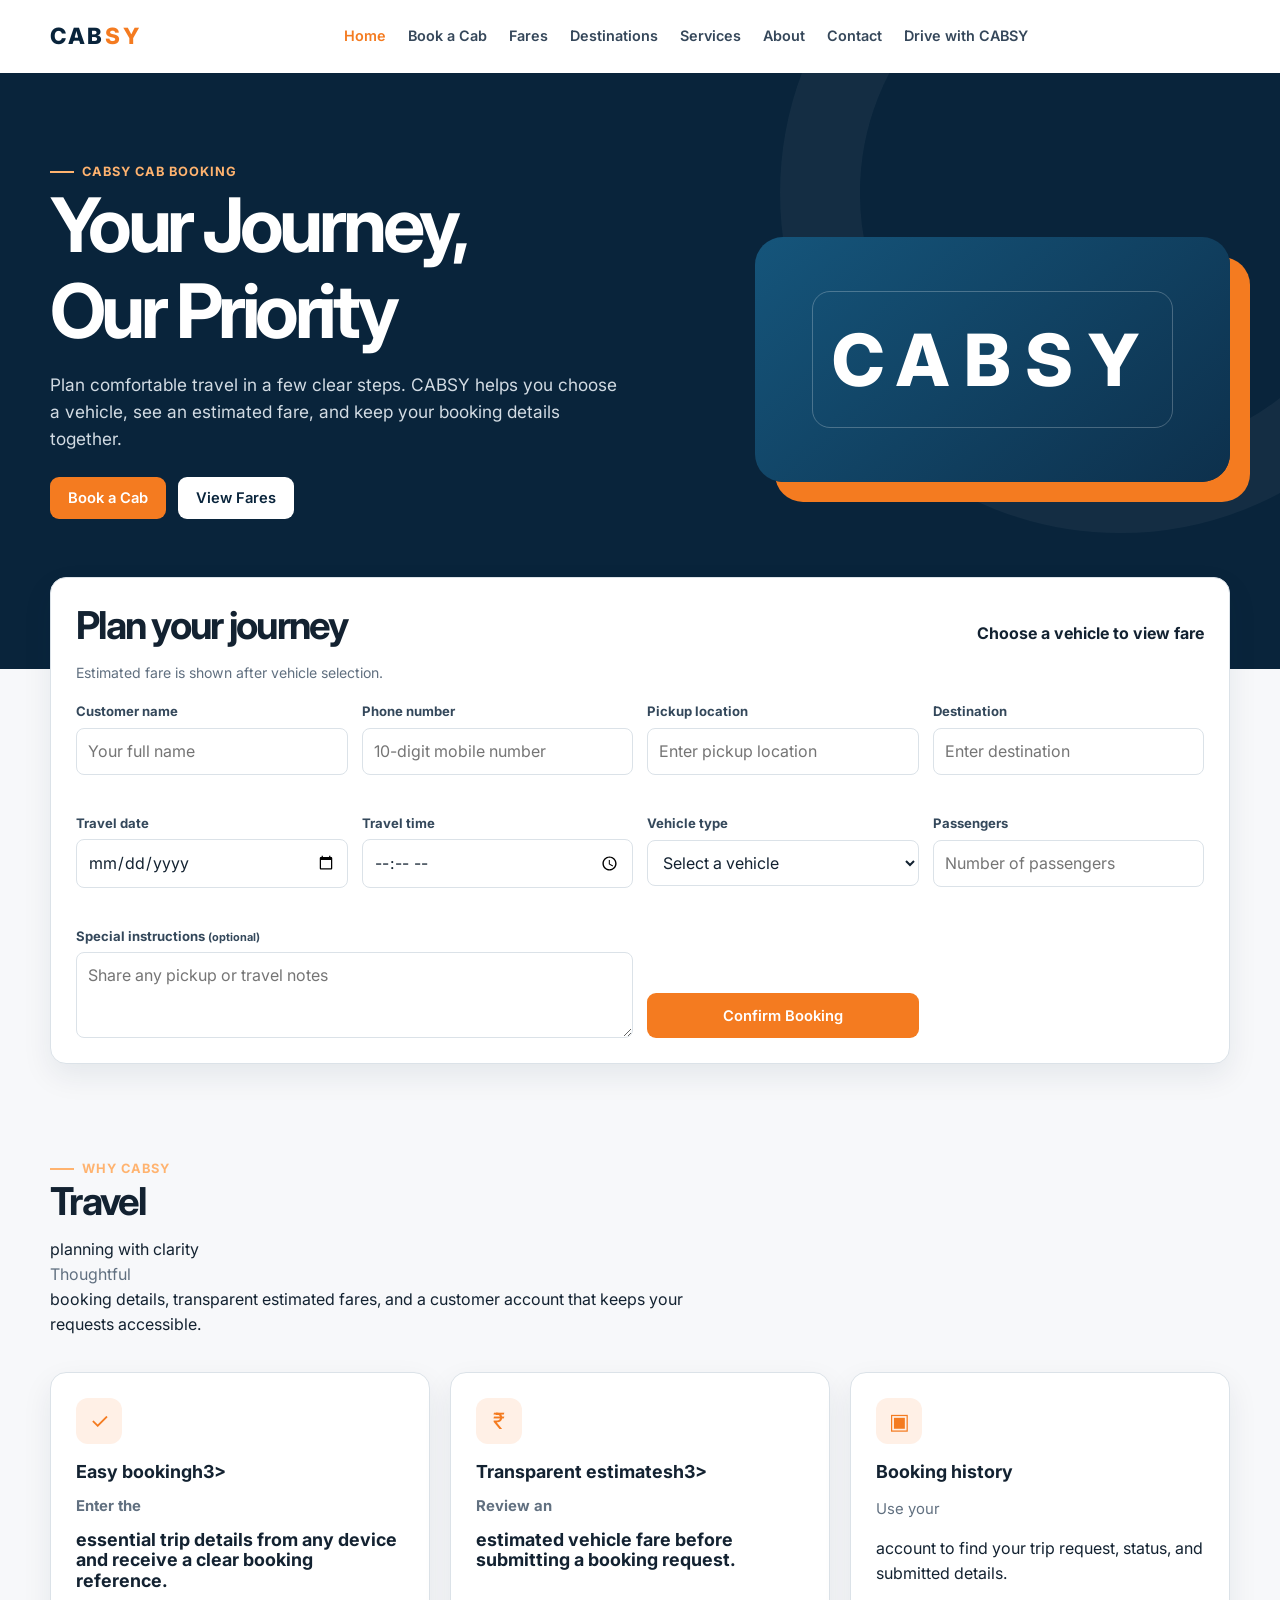
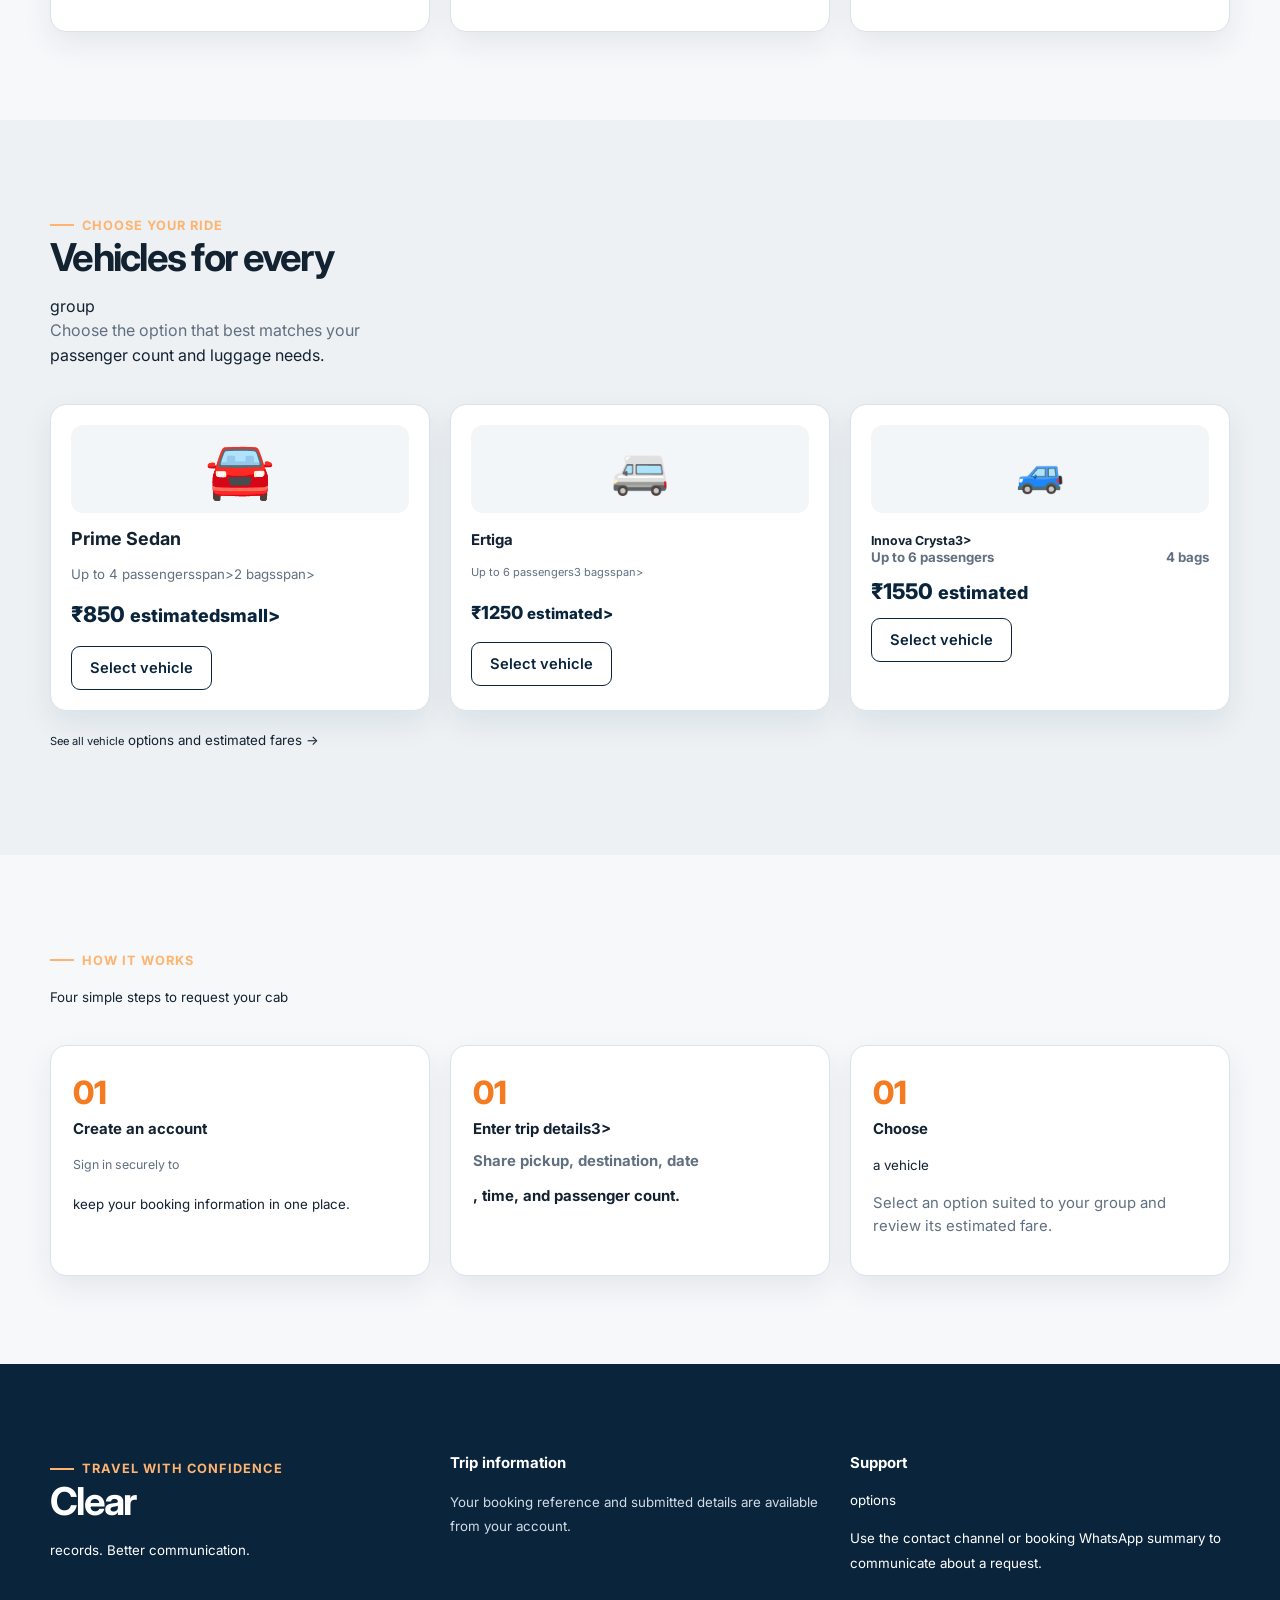
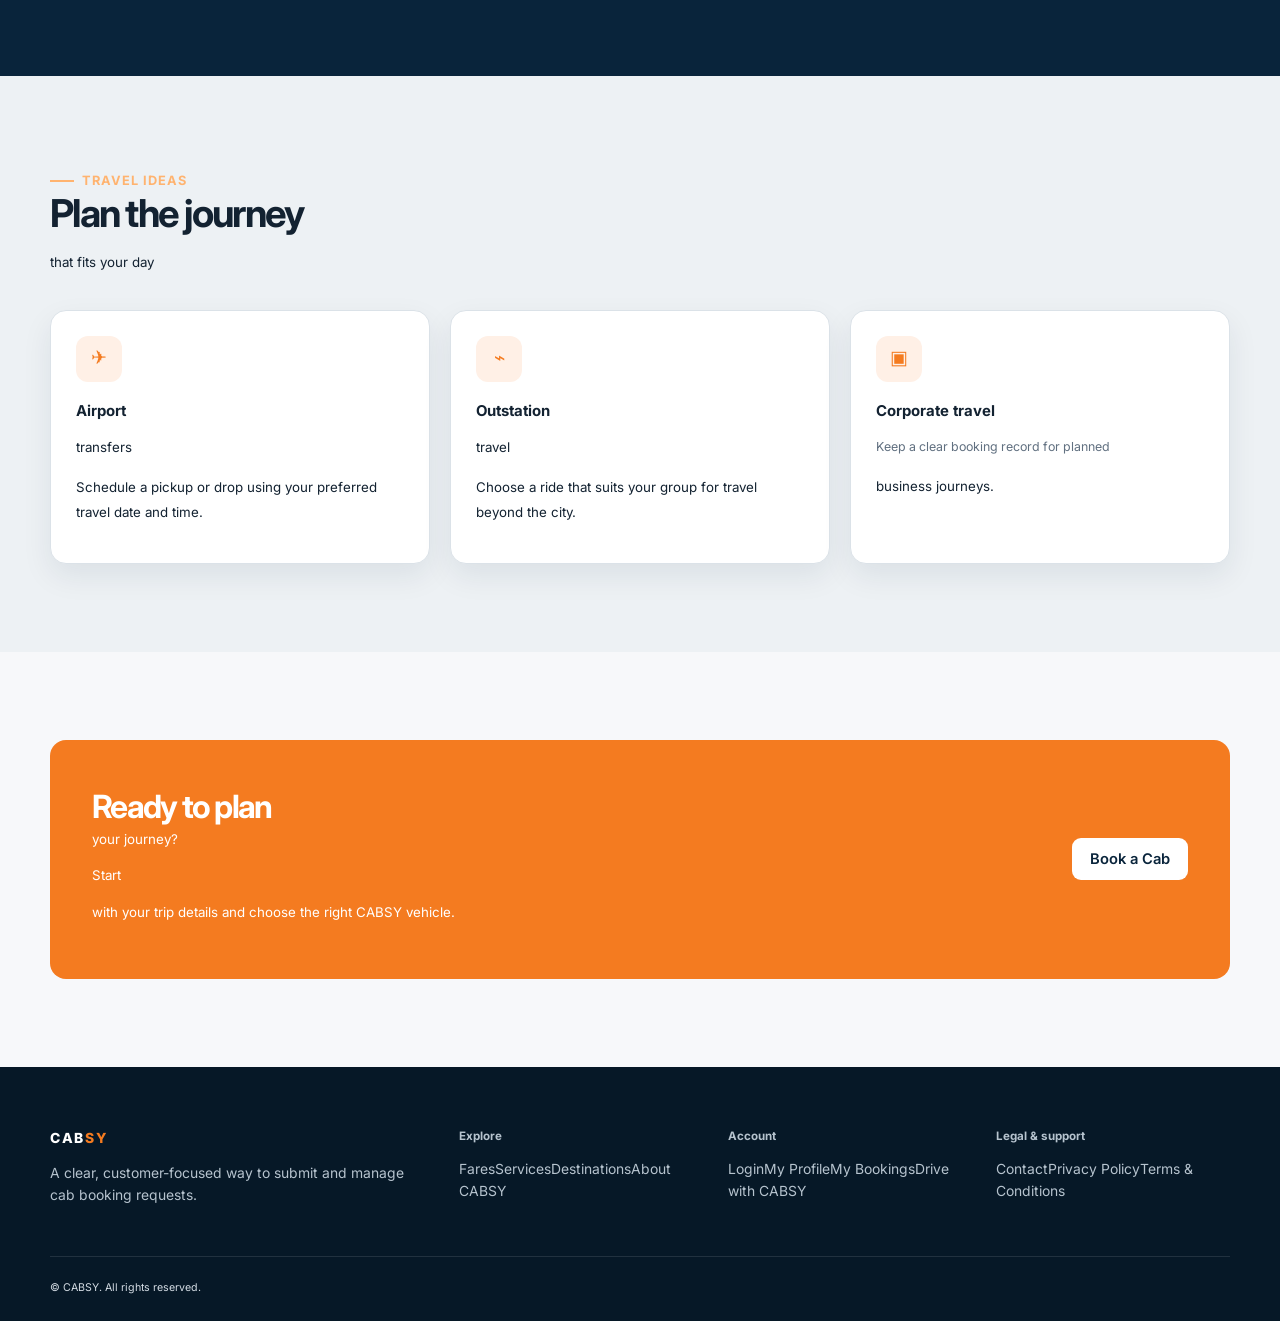
==== index.html @ bde8b739 "Add CABSY booking platform" ====
<!doctype html><html lang="en"><head><meta charset="utf-8"><meta name="viewport" content="width=device-width,initial-scale=1"><title>CABSY | Reliable Cab Booking</title><meta name="description" content="Book a CABSY cab with transparent estimated fares, comfortable vehicle options, and a clear booking experience."><meta property="og:title" content="CABSY | Your Journey, Our Priority"><meta property="og:description" content="Reliable cab booking with clear trip details and estimated fares."><link rel="stylesheet" href="css/style.css"><link rel="canonical" href="YOUR_SITE_URL/index.html"></head><body><a class="skip-link" href="#main">Skip to content</a><header class="site-header"><nav class="nav container" aria-label="Main navigation"><a class="logo" href="index.html" aria-label="CABSY home">CAB<span>SY</span></a><button class="menu-toggle" aria-label="Toggle navigation menu" aria-expanded="false">☰</button><div class="nav-links"><a class="active" href="index.html">Home</a><a href="#book">Book a Cab</a><a href="fares.html">Fares</a><a href="destinations.html">Destinations</a><a href="services.html">Services</a><a href="about.html">About</a><a href="contact.html">Contact</a><a href="driver-registration.html">Drive with CABSY</a></div><div class="nav-actions" data-auth-slot></div></nav></header><main id="main"><section class="hero"><div class="container hero-grid"><div><span class="eyebrow">CABSY cab booking</span><h1>Your Journey,<br>Our Priority</h1><p>Plan comfortable travel in a few clear steps. CABSY helps you choose a vehicle, see an estimated fare, and keep your booking details together.</p><div class="hero-actions"><a class="button" href="#book">Book a Cab</a><a class="button button-light" href="fares.html">View Fares</a></div></div><div class="hero-visual" aria-hidden="true"><div class="car-art"></div></div></div></section><section class="booking-shell container" id="book" aria-labelledby="booking-title"><form class="booking-card" id="booking-form" novalidate><div class="form-heading"><div><h2 id="booking-title">Plan your journey</h2><p>Estimated fare is shown after vehicle selection.</p></div><strong data-fare-preview>Choose a vehicle to view fare</strong></div><div class="booking-grid"><div class="field"><label for="name">Customer name</label><input id="name" name="name" autocomplete="name" required placeholder="Your full name"><span class="field-error" data-error-for="name"></span></div><div class="field"><label for="phone">Phone number</label><input id="phone" name="phone" inputmode="tel" autocomplete="tel" required placeholder="10-digit mobile number"><span class="field-error" data-error-for="phone"></span></div><div class="field"><label for="pickup">Pickup location</label><input id="pickup" name="pickup" required placeholder="Enter pickup location"><span class="field-error" data-error-for="pickup"></span></div><div class="field"><label for="destination">Destination</label><input id="destination" name="destination" required placeholder="Enter destination"><span class="field-error" data-error-for="destination"></span></div><div class="field"><label for="travel_date">Travel date</label><input id="travel_date" name="travel_date" type="date" required><span class="field-error" data-error-for="travel_date"></span></div><div class="field"><label for="travel_time">Travel time</label><input id="travel_time" name="travel_time" type="time" required><span class="field-error" data-error-for="travel_time"></span></div><div class="field"><label for="vehicle">Vehicle type</label><select id="vehicle" name="vehicle" required><option value="">Select a vehicle</option><option value="sedan">Prime Sedan · 4 passengers</option><option value="ertiga">Ertiga · 6 passengers</option><option value="innova">Innova Crysta · 6 passengers</option><option value="urbania">Urbania · 16 passengers</option><option value="tempo">Tempo Traveller · 12 passengers</option></select><span class="field-error" data-error-for="vehicle"></span></div><div class="field"><label for="passenger_count">Passengers</label><input id="passenger_count" name="passenger_count" type="number" min="1" max="16" required placeholder="Number of passengers"><span class="field-error" data-error-for="passenger_count"></span></div><div class="field field-full"><label for="special_instructions">Special instructions <small>(optional)</small></label><textarea id="special_instructions" name="special_instructions" placeholder="Share any pickup or travel notes"></textarea></div><button class="button form-submit" type="submit">Confirm Booking</button></div></form></section><section class="section"><div class="container"><div class="section-head"><span class="eyebrow">Why CABSY</span><h2>Travel</h2> planning with clarity</h2><p>Thoughtful</p> booking details, transparent estimated fares, and a customer account that keeps your requests accessible.</p></div><div class="grid-3"><article class="card feature"><div class="feature-icon">✓</div><h3>Easy booking</</h3>h3><p>Enter the</p> essential trip details from any device and receive a clear booking reference.</p></article><article class="card feature"><div class="feature-icon">₹</div><h3>Transparent estimates</</h3>h3><p>Review an</p> estimated vehicle fare before submitting a booking request.</p></article><article class="card feature"><div class="feature-icon">▣</div><h3>Booking history</h3></h3><p>Use your</p> account to find your trip request, status, and submitted details.</p></article></div></div></section><section class="section section-alt"><div class="container"><div class="section-head"><span class="eyebrow">Choose your ride</span><h2>Vehicles for every</h2> group</h2><p>Choose the option that best matches your</p> passenger count and luggage needs.</p></div><div class="grid-3"><article class="card vehicle-card"><div class="vehicle-icon">🚘</div><h3>Prime Sedan</h3></h3><div class="vehicle-meta"><span>Up to 4 passengers</</span>span><span>2 bags</</span>span></div><div class="price">₹850 <small>estimated</</small>small></div><button class="button button-outline" data-vehicle-select="sedan">Select vehicle</button></article><article class="card vehicle-card"><div class="vehicle-icon">🚐</div><h3>Ertiga</h3><div class="vehicle-meta"><span>Up to</span> 6 passengers</span><span>3 bags</</span>span></div><div class="price">₹1250 <small>estimated</small</small>></div><button class="button button-outline" data-vehicle-select="ertiga">Select vehicle</button></article><article class="card vehicle-card"><div class="vehicle-icon">🚙</div><h3>Innova Crysta</h</h3>3><div class="vehicle-meta"><span>Up to 6 passengers</span><span>4 bags</span></div><div class="price">₹1550 <small>estimated</small></div><button class="button button-outline" data-vehicle-select="innova">Select vehicle</button></article></div><p><a href="fares.html">See all vehicle</span></span></small> options and estimated fares →</a></p></div></section><section class="section"><div class="container"><div class="section-head"><span class="eyebrow">How it works</span><h2></h2>Four simple steps to request your cab</h2></div><div class="grid-3"><article class="card step"><h3>Create an account</h3><p>Sign in securely to</p> keep your booking information in one place.</p></article><article class="card step"><h3>Enter trip details</h</h3>3><p>Share pickup, destination, date</p>, time, and passenger count.</p></article><article class="card step"><h3>Choose</h3> a vehicle</h3><p>Select an option suited to your group and review its estimated fare.</p></article></div></div></section><section class="section safety"><div class="container grid-3"><div><span class="eyebrow">Travel with confidence</span><h2>Clear</h2> records. Better communication.</h2></div><article><h3>Trip information</h3><p>Your booking</h3> reference and submitted details are available from your account.</p></article><article><h3>Support</h3> options</h3><p></p>Use the contact channel or booking WhatsApp summary to communicate about a request.</p></article></div></section><section class="section section-alt"><div class="container"><div class="section-head"><span class="eyebrow">Travel ideas</span><h2>Plan the journey</h2> that fits your day</h2></div><div class="grid-3"><article class="card feature"><div class="feature-icon">✈</div><h3>Airport</h3> transfers</h3><p></p>Schedule a pickup or drop using your preferred travel date and time.</p></article><article class="card feature"><div class="feature-icon">⌁</div><h3>Outstation</h3> travel</h3><p></p>Choose a ride that suits your group for travel beyond the city.</p></article><article class="card feature"><div class="feature-icon">▣</div><h3>Corporate travel</h3><p>Keep a clear booking record for planned</h3></p> business journeys.</p></article></div></div></section><section class="section"><div class="container"><div class="cta"><div><h2>Ready to plan</h2> your journey?</h2><p>Start</p> with your trip details and choose the right CABSY vehicle.</p></div><a class="button button-light" href="#book">Book a Cab</a></div></div></section></main><footer class="site-footer"><div class="container footer-grid"><div><a class="logo" href="index.html">CAB<span>SY</span></a><p>A clear, customer-focused way to</span> submit and manage cab booking requests.</p></div><div><p class="footer-title">Explore</p><div class="footer-links"><a href="fares.html">Fares</a><a href="services.html">Services</a><a href="destinations.html">Destinations</a><a href="about.html">About CABSY</a></div></div><div><p class="footer-title">Account</p><div class="footer-links"><a href="auth.html">Login</a><a href="profile.html">My Profile</a><a href="bookings.html">My Bookings</a><a href="driver-registration.html">Drive with CABSY</a></div></div><div><p class="footer-title">Legal & support</p><div class="footer-links"><a href="contact.html">Contact</a><a href="privacy.html">Privacy Policy</a><a href="terms.html">Terms & Conditions</a></div></div></div><div class="container copyright">© CABSY. All rights reserved.</div></footer><div class="toast-region" aria-live="polite"></div><div class="modal-backdrop" id="modal-backdrop" role="presentation"><section class="modal" role="dialog" aria-modal="true"></section></div><script type="module" src="js/script.js"></script><script type="module" src="js/booking.js"></script></body></html>
---- css/style.css ----
@import url('https://fonts.googleapis.com/css2?family=Inter:wght@400;500;600;700;800&display=swap');
:root{--navy:#09243b;--navy-2:#0d3554;--orange:#f47b20;--orange-dark:#ca5b0a;--paper:#f7f8fa;--white:#fff;--text:#132231;--muted:#617080;--border:#dbe2e8;--success:#18794e;--error:#bc2c2c;--warning:#a15b00;--shadow:0 12px 30px #09243b14;--radius:16px;--radius-sm:10px;--container:1180px}*{box-sizing:border-box}html{scroll-behavior:smooth}body{margin:0;background:var(--paper);color:var(--text);font:16px/1.55 Inter,Arial,sans-serif}body.menu-open{overflow:hidden}a{color:inherit;text-decoration:none}img{max-width:100%}.container{width:min(var(--container),calc(100% - 40px));margin:auto}.skip-link{position:absolute;left:-999px;z-index:999;padding:10px;background:#fff}.skip-link:focus{left:10px;top:10px}.site-header{position:sticky;top:0;z-index:100;background:#ffffffeb;border-bottom:1px solid transparent;backdrop-filter:blur(12px)}.site-header.scrolled{border-color:var(--border);box-shadow:0 5px 20px #09243b0a}.nav{min-height:72px;display:flex;align-items:center;justify-content:space-between;gap:20px}.logo{font-weight:800;font-size:1.4rem;letter-spacing:.12em;color:var(--navy)}.logo span{color:var(--orange)}.nav-links,.nav-actions{display:flex;align-items:center;gap:22px}.nav-links a{font-size:.9rem;font-weight:600;color:#35475a}.nav-links a:hover,.nav-links a.active{color:var(--orange)}.button{appearance:none;border:0;border-radius:9px;background:var(--orange);color:#fff;cursor:pointer;display:inline-flex;align-items:center;justify-content:center;gap:8px;font:600 .92rem Inter;padding:12px 18px;transition:.2s}.button:hover{background:var(--orange-dark);transform:translateY(-1px)}.button:disabled{opacity:.65;cursor:not-allowed;transform:none}.button-outline{background:transparent;color:var(--navy);border:1px solid var(--navy)}.button-outline:hover{background:var(--navy);color:#fff}.button-light{background:#fff;color:var(--navy)}.menu-toggle{display:none;background:transparent;border:0;color:var(--navy);font-size:1.5rem;cursor:pointer}.hero{background:var(--navy);color:#fff;padding:82px 0 150px;overflow:hidden;position:relative}.hero:after{content:'';position:absolute;width:520px;height:520px;border:80px solid #ffffff0b;border-radius:50%;right:-180px;top:-220px}.hero-grid{display:grid;grid-template-columns:1.1fr .9fr;gap:58px;align-items:center;position:relative;z-index:1}.eyebrow{display:inline-flex;gap:8px;align-items:center;color:#ffb36f;font-size:.8rem;font-weight:700;letter-spacing:.08em;text-transform:uppercase}.eyebrow:before{content:'';width:24px;height:2px;background:currentColor}h1,h2,h3{line-height:1.15;margin:0 0 14px}h1{font-size:clamp(2.5rem,6vw,4.7rem);letter-spacing:-.06em}h2{font-size:clamp(1.8rem,3vw,2.7rem);letter-spacing:-.045em}h3{font-size:1.12rem}.hero p{color:#d2dbe3;font-size:1.08rem;max-width:580px}.hero-actions{display:flex;gap:12px;flex-wrap:wrap;margin-top:25px}.hero-visual{min-height:290px;position:relative}.car-art{position:absolute;inset:45px 0 0 30px;border-radius:28px;background:linear-gradient(140deg,#15557b,#0d304c);box-shadow:20px 20px 0 #f47b20}.car-art:before{content:'CABSY';position:absolute;inset:22% 12%;display:grid;place-items:center;border:1px solid #ffffff3d;border-radius:18px;color:#fff;font-weight:800;font-size:clamp(2.5rem,6vw,4.5rem);letter-spacing:.2em}.booking-shell{margin:-92px auto 0;position:relative;z-index:2}.booking-card,.card{background:#fff;border:1px solid var(--border);box-shadow:var(--shadow);border-radius:var(--radius)}.booking-card{padding:25px}.form-heading{display:flex;justify-content:space-between;gap:16px;align-items:baseline;margin-bottom:18px}.form-heading p{margin:0;color:var(--muted);font-size:.88rem}.booking-grid{display:grid;grid-template-columns:repeat(4,1fr);gap:14px}.field{display:grid;gap:6px}.field label{font-size:.82rem;font-weight:700;color:#34485b}.field-full{grid-column:span 2}.field input,.field select,.field textarea{width:100%;min-height:45px;padding:10px 11px;border:1px solid var(--border);border-radius:8px;font:inherit;background:#fff;color:var(--text)}.field textarea{min-height:86px;resize:vertical}.field input:focus,.field select:focus,.field textarea:focus{outline:3px solid #f47b2030;border-color:var(--orange)}.input-error{border-color:var(--error)!important}.field-error{min-height:18px;font-size:.76rem;color:var(--error)}.form-submit{align-self:end;min-height:45px}.section{padding:88px 0}.section-alt{background:#edf1f4}.section-head{max-width:670px;margin-bottom:36px}.section-head p{color:var(--muted);margin:0}.grid-3{display:grid;grid-template-columns:repeat(3,1fr);gap:20px}.feature{padding:25px}.feature-icon{display:grid;place-items:center;width:46px;height:46px;background:#fff0e6;border-radius:12px;color:var(--orange);font-size:1.4rem;margin-bottom:18px}.feature p,.card p{color:var(--muted);font-size:.93rem}.vehicle-card{padding:20px;display:flex;flex-direction:column}.vehicle-icon{height:88px;display:grid;place-items:center;font-size:3.5rem;background:#f2f6f8;border-radius:12px;margin-bottom:16px}.vehicle-meta{display:flex;justify-content:space-between;gap:8px;color:var(--muted);font-size:.83rem}.price{font-size:1.35rem;font-weight:800;color:var(--navy);margin:14px 0}.vehicle-card .button{margin-top:auto}.steps{counter-reset:step}.step{padding:22px;position:relative}.step:before{counter-increment:step;content:'0' counter(step);font-size:2rem;font-weight:800;color:var(--orange)}.safety{background:var(--navy);color:#fff}.safety p{color:#d1dce5}.testimonial{padding:25px}.stars{color:var(--orange);letter-spacing:2px}.quote{font-size:1rem}.cta{background:var(--orange);color:#fff;border-radius:var(--radius);padding:42px;display:flex;align-items:center;justify-content:space-between;gap:20px}.cta h2{margin:0}.site-footer{background:#061827;color:#d4dce4;padding:58px 0 24px}.footer-grid{display:grid;grid-template-columns:1.6fr repeat(3,1fr);gap:35px}.site-footer .logo{color:#fff}.site-footer p,.site-footer a{font-size:.87rem;color:#b6c3ce}.site-footer a:hover{color:#ffab67}.footer-title{color:#fff;font-size:.88rem;font-weight:700;margin:0 0 13px}.footer-links{display:grid;gap:8px}.copyright{border-top:1px solid #ffffff1c;margin-top:36px;padding-top:20px;font-size:.8rem}.page-hero{background:var(--navy);color:#fff;padding:72px 0}.page-hero p{max-width:650px;color:#d1dce5;margin:0}.content-page{padding:65px 0}.content-page article{max-width:850px;background:#fff;padding:35px;border-radius:var(--radius);box-shadow:var(--shadow)}.content-page li{margin:7px 0}.status{display:inline-flex;border-radius:99px;padding:4px 9px;font-size:.76rem;font-weight:700}.status-pending{color:#9a5a00;background:#fff1d8}.status-confirmed{color:#075b85;background:#dcf3ff}.status-completed{color:#17653f;background:#e0f5e8}.status-cancelled{color:#a02828;background:#fee6e6}.toast-region{position:fixed;right:18px;bottom:18px;z-index:1000;display:grid;gap:10px}.toast{max-width:360px;background:#fff;border-left:4px solid var(--navy);padding:13px 15px;box-shadow:var(--shadow);border-radius:8px}.toast.success{border-color:var(--success)}.toast.error{border-color:var(--error)}.modal-backdrop{position:fixed;inset:0;background:#06182799;display:none;z-index:1000;padding:20px;place-items:center}.modal-backdrop.open{display:grid}.modal{max-width:520px;width:100%;background:#fff;border-radius:16px;padding:28px;box-shadow:var(--shadow)}.account-menu{position:relative}.account-menu summary{cursor:pointer;list-style:none;font-weight:600;font-size:.88rem}.account-menu summary::-webkit-details-marker{display:none}.account-menu nav{position:absolute;right:0;top:130%;width:180px;padding:8px;background:#fff;border:1px solid var(--border);border-radius:10px;box-shadow:var(--shadow);display:grid;gap:3px}.account-menu a,.account-menu button{padding:8px;text-align:left;border:0;background:transparent;cursor:pointer;font:inherit;font-size:.86rem}.account-menu a:hover,.account-menu button:hover{background:var(--paper)}
@media(max-width:850px){.menu-toggle{display:block}.nav-links,.nav-actions{display:none}.nav-links.open{display:flex;position:absolute;top:72px;left:0;right:0;padding:22px 20px;background:#fff;border-bottom:1px solid var(--border);flex-direction:column;align-items:stretch;gap:14px}.nav-actions.mobile-open{display:flex;position:absolute;top:286px;left:0;right:0;padding:0 20px 22px;background:#fff;flex-direction:column;align-items:stretch}.hero{padding:62px 0 130px}.hero-grid{grid-template-columns:1fr}.hero-visual{display:none}.booking-grid{grid-template-columns:repeat(2,1fr)}.field-full{grid-column:span 2}.footer-grid{grid-template-columns:repeat(2,1fr)}}
@media(max-width:540px){.container{width:min(100% - 28px,var(--container))}.hero{padding-top:50px}.booking-card{padding:18px}.booking-grid,.grid-3{grid-template-columns:1fr}.field-full{grid-column:span 1}.form-submit{width:100%}.section{padding:60px 0}.cta{padding:28px;display:block}.cta .button{margin-top:18px}.footer-grid{grid-template-columns:1fr 1fr;gap:24px}.footer-grid>div:first-child{grid-column:span 2}.page-hero{padding:55px 0}.content-page{padding:35px 0}.content-page article{padding:22px}}
@media(prefers-reduced-motion:reduce){*,*:before,*:after{scroll-behavior:auto!important;transition:none!important;animation:none!important}}
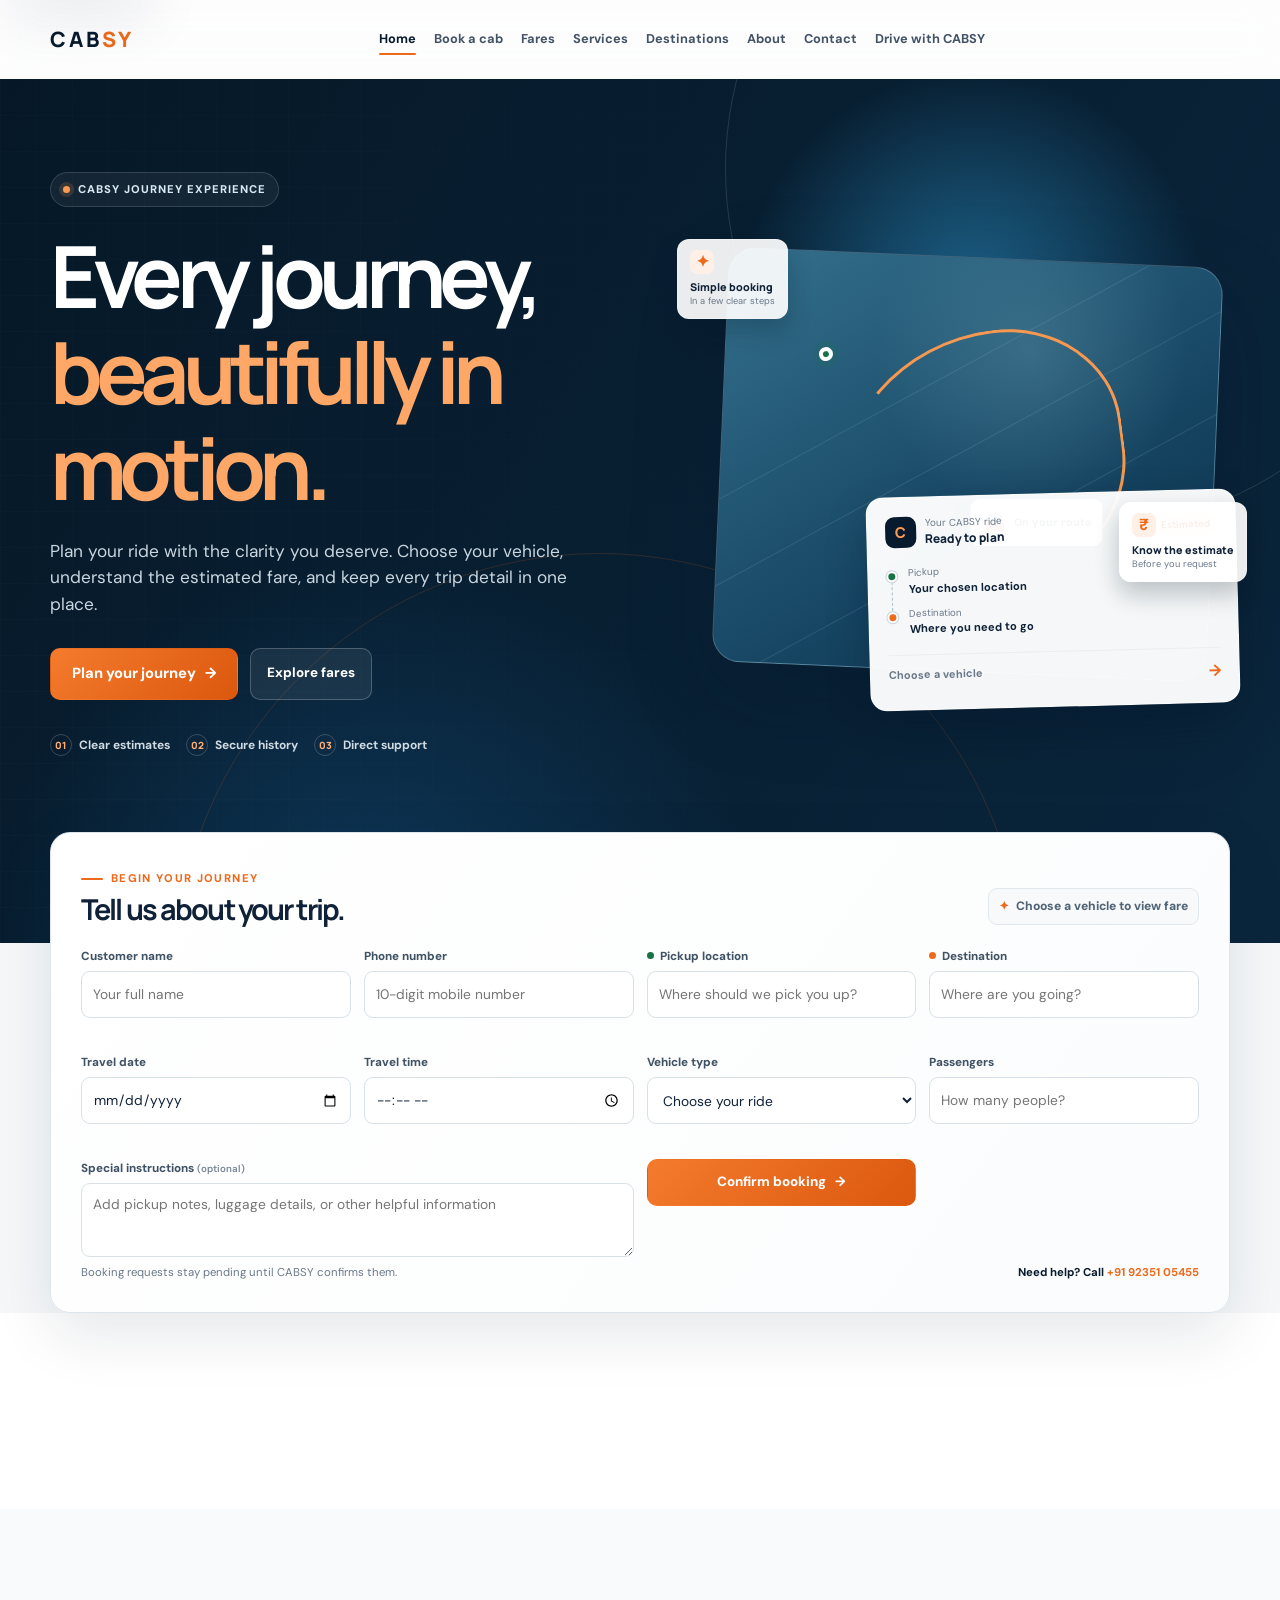
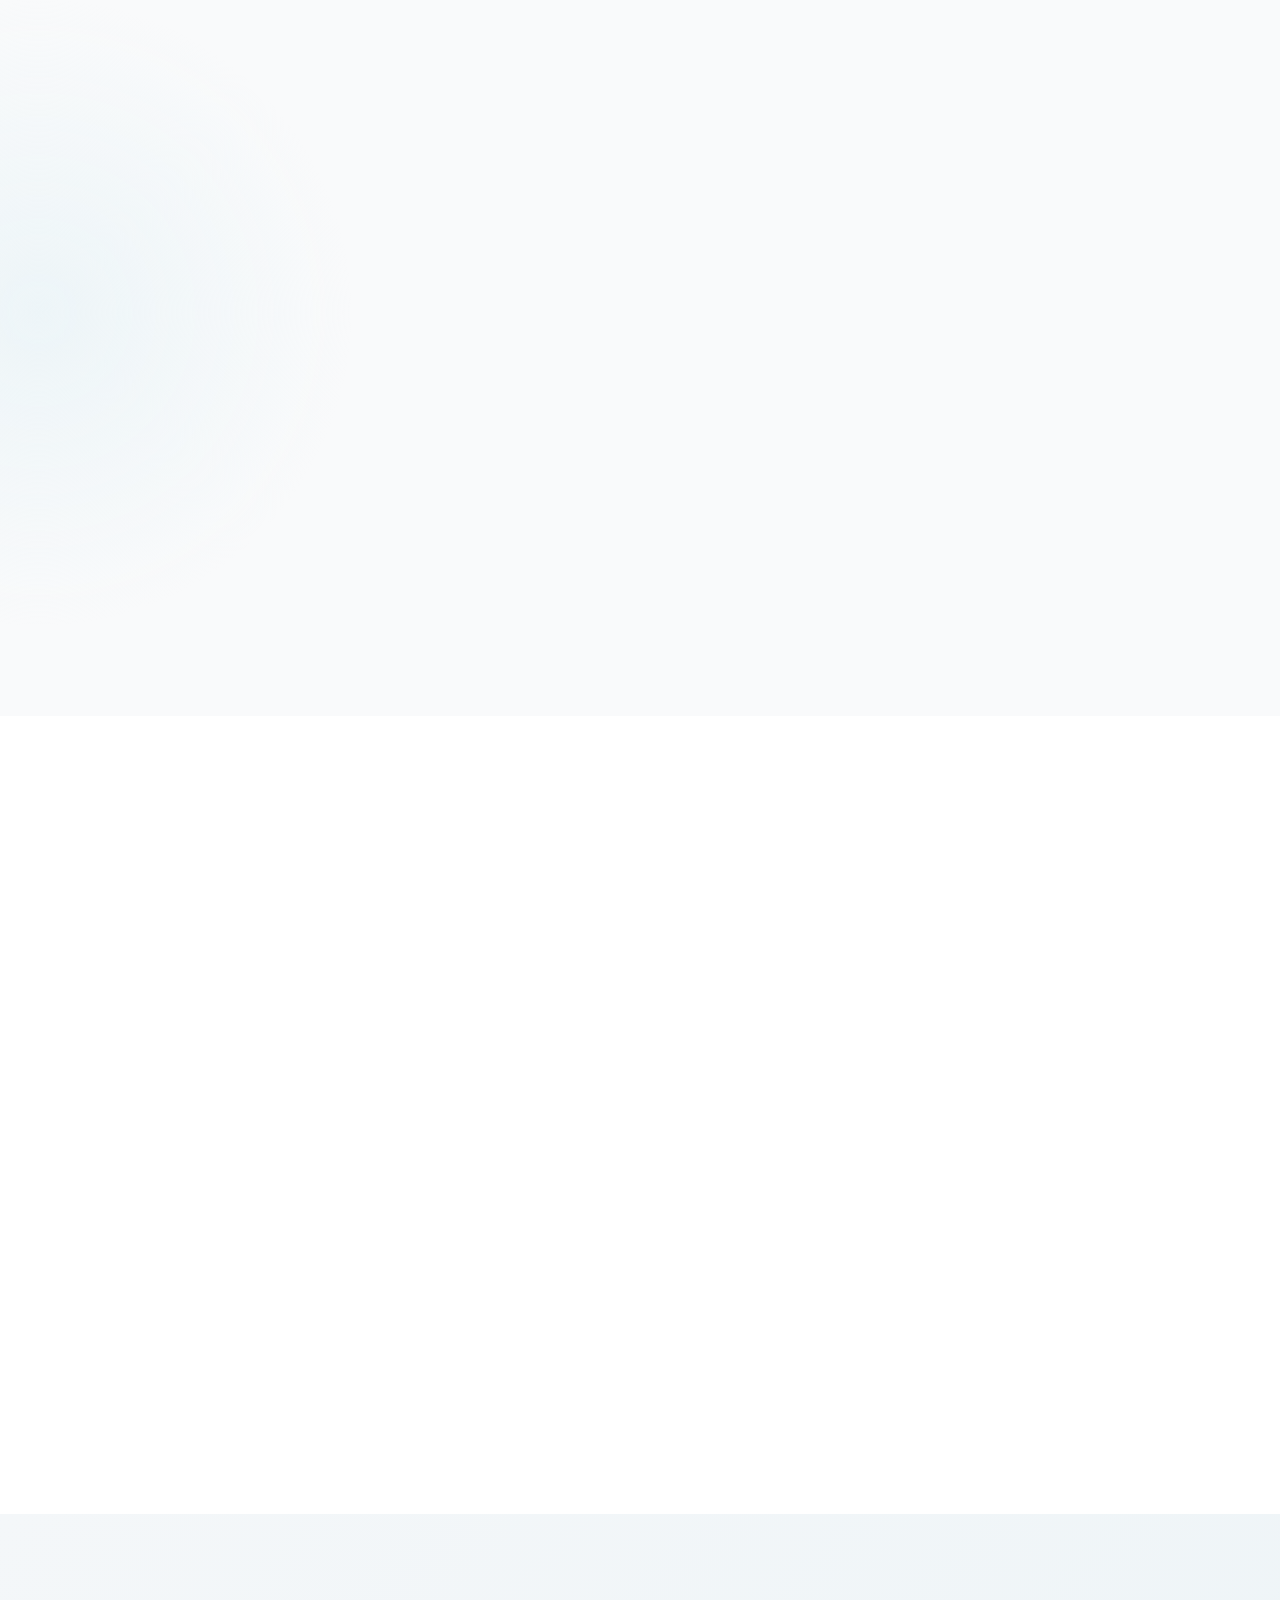
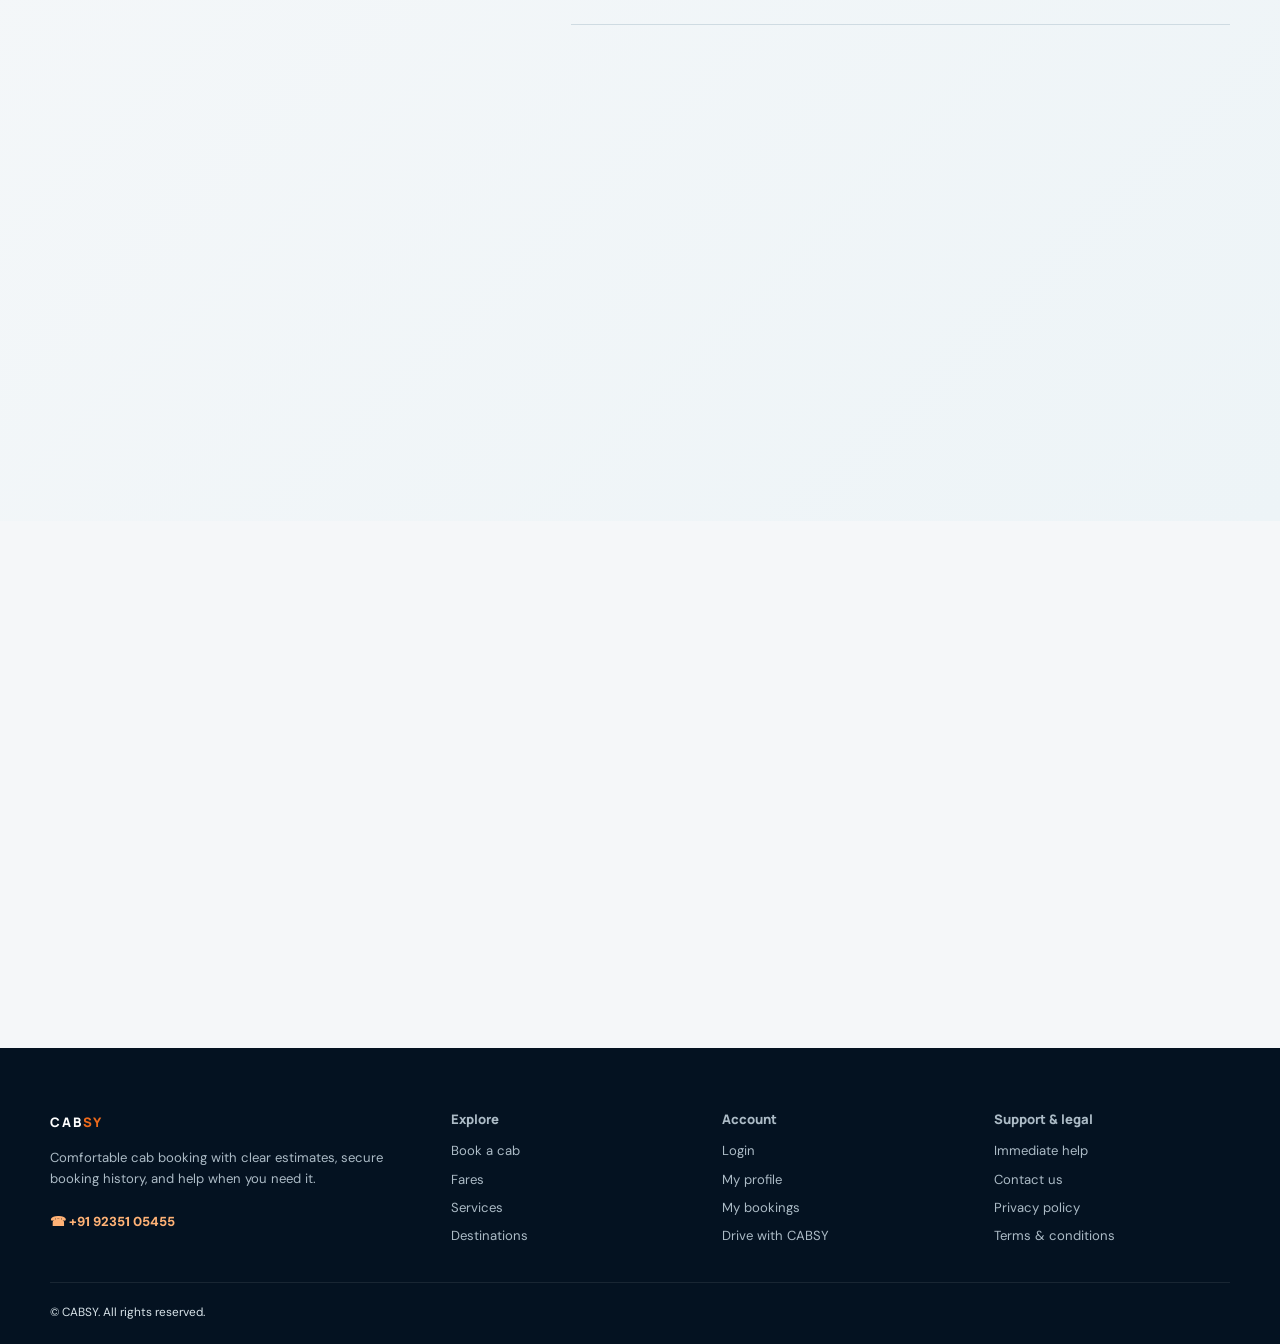
==== commit 676c402c: "Redesign CABSY landing page" ====
--- a/index.html
+++ b/index.html
@@ -1 +1,116 @@
-<!doctype html><html lang="en"><head><meta charset="utf-8"><meta name="viewport" content="width=device-width,initial-scale=1"><title>CABSY | Reliable Cab Booking</title><meta name="description" content="Book a CABSY cab with transparent estimated fares, comfortable vehicle options, and a clear booking experience."><meta property="og:title" content="CABSY | Your Journey, Our Priority"><meta property="og:description" content="Reliable cab booking with clear trip details and estimated fares."><link rel="stylesheet" href="css/style.css"><link rel="canonical" href="YOUR_SITE_URL/index.html"></head><body><a class="skip-link" href="#main">Skip to content</a><header class="site-header"><nav class="nav container" aria-label="Main navigation"><a class="logo" href="index.html" aria-label="CABSY home">CAB<span>SY</span></a><button class="menu-toggle" aria-label="Toggle navigation menu" aria-expanded="false">☰</button><div class="nav-links"><a class="active" href="index.html">Home</a><a href="#book">Book a Cab</a><a href="fares.html">Fares</a><a href="destinations.html">Destinations</a><a href="services.html">Services</a><a href="about.html">About</a><a href="contact.html">Contact</a><a href="driver-registration.html">Drive with CABSY</a></div><div class="nav-actions" data-auth-slot></div></nav></header><main id="main"><section class="hero"><div class="container hero-grid"><div><span class="eyebrow">CABSY cab booking</span><h1>Your Journey,<br>Our Priority</h1><p>Plan comfortable travel in a few clear steps. CABSY helps you choose a vehicle, see an estimated fare, and keep your booking details together.</p><div class="hero-actions"><a class="button" href="#book">Book a Cab</a><a class="button button-light" href="fares.html">View Fares</a></div></div><div class="hero-visual" aria-hidden="true"><div class="car-art"></div></div></div></section><section class="booking-shell container" id="book" aria-labelledby="booking-title"><form class="booking-card" id="booking-form" novalidate><div class="form-heading"><div><h2 id="booking-title">Plan your journey</h2><p>Estimated fare is shown after vehicle selection.</p></div><strong data-fare-preview>Choose a vehicle to view fare</strong></div><div class="booking-grid"><div class="field"><label for="name">Customer name</label><input id="name" name="name" autocomplete="name" required placeholder="Your full name"><span class="field-error" data-error-for="name"></span></div><div class="field"><label for="phone">Phone number</label><input id="phone" name="phone" inputmode="tel" autocomplete="tel" required placeholder="10-digit mobile number"><span class="field-error" data-error-for="phone"></span></div><div class="field"><label for="pickup">Pickup location</label><input id="pickup" name="pickup" required placeholder="Enter pickup location"><span class="field-error" data-error-for="pickup"></span></div><div class="field"><label for="destination">Destination</label><input id="destination" name="destination" required placeholder="Enter destination"><span class="field-error" data-error-for="destination"></span></div><div class="field"><label for="travel_date">Travel date</label><input id="travel_date" name="travel_date" type="date" required><span class="field-error" data-error-for="travel_date"></span></div><div class="field"><label for="travel_time">Travel time</label><input id="travel_time" name="travel_time" type="time" required><span class="field-error" data-error-for="travel_time"></span></div><div class="field"><label for="vehicle">Vehicle type</label><select id="vehicle" name="vehicle" required><option value="">Select a vehicle</option><option value="sedan">Prime Sedan · 4 passengers</option><option value="ertiga">Ertiga · 6 passengers</option><option value="innova">Innova Crysta · 6 passengers</option><option value="urbania">Urbania · 16 passengers</option><option value="tempo">Tempo Traveller · 12 passengers</option></select><span class="field-error" data-error-for="vehicle"></span></div><div class="field"><label for="passenger_count">Passengers</label><input id="passenger_count" name="passenger_count" type="number" min="1" max="16" required placeholder="Number of passengers"><span class="field-error" data-error-for="passenger_count"></span></div><div class="field field-full"><label for="special_instructions">Special instructions <small>(optional)</small></label><textarea id="special_instructions" name="special_instructions" placeholder="Share any pickup or travel notes"></textarea></div><button class="button form-submit" type="submit">Confirm Booking</button></div></form></section><section class="section"><div class="container"><div class="section-head"><span class="eyebrow">Why CABSY</span><h2>Travel</h2> planning with clarity</h2><p>Thoughtful</p> booking details, transparent estimated fares, and a customer account that keeps your requests accessible.</p></div><div class="grid-3"><article class="card feature"><div class="feature-icon">✓</div><h3>Easy booking</</h3>h3><p>Enter the</p> essential trip details from any device and receive a clear booking reference.</p></article><article class="card feature"><div class="feature-icon">₹</div><h3>Transparent estimates</</h3>h3><p>Review an</p> estimated vehicle fare before submitting a booking request.</p></article><article class="card feature"><div class="feature-icon">▣</div><h3>Booking history</h3></h3><p>Use your</p> account to find your trip request, status, and submitted details.</p></article></div></div></section><section class="section section-alt"><div class="container"><div class="section-head"><span class="eyebrow">Choose your ride</span><h2>Vehicles for every</h2> group</h2><p>Choose the option that best matches your</p> passenger count and luggage needs.</p></div><div class="grid-3"><article class="card vehicle-card"><div class="vehicle-icon">🚘</div><h3>Prime Sedan</h3></h3><div class="vehicle-meta"><span>Up to 4 passengers</</span>span><span>2 bags</</span>span></div><div class="price">₹850 <small>estimated</</small>small></div><button class="button button-outline" data-vehicle-select="sedan">Select vehicle</button></article><article class="card vehicle-card"><div class="vehicle-icon">🚐</div><h3>Ertiga</h3><div class="vehicle-meta"><span>Up to</span> 6 passengers</span><span>3 bags</</span>span></div><div class="price">₹1250 <small>estimated</small</small>></div><button class="button button-outline" data-vehicle-select="ertiga">Select vehicle</button></article><article class="card vehicle-card"><div class="vehicle-icon">🚙</div><h3>Innova Crysta</h</h3>3><div class="vehicle-meta"><span>Up to 6 passengers</span><span>4 bags</span></div><div class="price">₹1550 <small>estimated</small></div><button class="button button-outline" data-vehicle-select="innova">Select vehicle</button></article></div><p><a href="fares.html">See all vehicle</span></span></small> options and estimated fares →</a></p></div></section><section class="section"><div class="container"><div class="section-head"><span class="eyebrow">How it works</span><h2></h2>Four simple steps to request your cab</h2></div><div class="grid-3"><article class="card step"><h3>Create an account</h3><p>Sign in securely to</p> keep your booking information in one place.</p></article><article class="card step"><h3>Enter trip details</h</h3>3><p>Share pickup, destination, date</p>, time, and passenger count.</p></article><article class="card step"><h3>Choose</h3> a vehicle</h3><p>Select an option suited to your group and review its estimated fare.</p></article></div></div></section><section class="section safety"><div class="container grid-3"><div><span class="eyebrow">Travel with confidence</span><h2>Clear</h2> records. Better communication.</h2></div><article><h3>Trip information</h3><p>Your booking</h3> reference and submitted details are available from your account.</p></article><article><h3>Support</h3> options</h3><p></p>Use the contact channel or booking WhatsApp summary to communicate about a request.</p></article></div></section><section class="section section-alt"><div class="container"><div class="section-head"><span class="eyebrow">Travel ideas</span><h2>Plan the journey</h2> that fits your day</h2></div><div class="grid-3"><article class="card feature"><div class="feature-icon">✈</div><h3>Airport</h3> transfers</h3><p></p>Schedule a pickup or drop using your preferred travel date and time.</p></article><article class="card feature"><div class="feature-icon">⌁</div><h3>Outstation</h3> travel</h3><p></p>Choose a ride that suits your group for travel beyond the city.</p></article><article class="card feature"><div class="feature-icon">▣</div><h3>Corporate travel</h3><p>Keep a clear booking record for planned</h3></p> business journeys.</p></article></div></div></section><section class="section"><div class="container"><div class="cta"><div><h2>Ready to plan</h2> your journey?</h2><p>Start</p> with your trip details and choose the right CABSY vehicle.</p></div><a class="button button-light" href="#book">Book a Cab</a></div></div></section></main><footer class="site-footer"><div class="container footer-grid"><div><a class="logo" href="index.html">CAB<span>SY</span></a><p>A clear, customer-focused way to</span> submit and manage cab booking requests.</p></div><div><p class="footer-title">Explore</p><div class="footer-links"><a href="fares.html">Fares</a><a href="services.html">Services</a><a href="destinations.html">Destinations</a><a href="about.html">About CABSY</a></div></div><div><p class="footer-title">Account</p><div class="footer-links"><a href="auth.html">Login</a><a href="profile.html">My Profile</a><a href="bookings.html">My Bookings</a><a href="driver-registration.html">Drive with CABSY</a></div></div><div><p class="footer-title">Legal & support</p><div class="footer-links"><a href="contact.html">Contact</a><a href="privacy.html">Privacy Policy</a><a href="terms.html">Terms & Conditions</a></div></div></div><div class="container copyright">© CABSY. All rights reserved.</div></footer><div class="toast-region" aria-live="polite"></div><div class="modal-backdrop" id="modal-backdrop" role="presentation"><section class="modal" role="dialog" aria-modal="true"></section></div><script type="module" src="js/script.js"></script><script type="module" src="js/booking.js"></script></body></html>+<!doctype html>
+<html lang="en">
+<head>
+  <meta charset="utf-8">
+  <meta name="viewport" content="width=device-width, initial-scale=1">
+  <title>CABSY | Premium cab booking, made clear</title>
+  <meta name="description" content="Plan your CABSY trip with transparent estimated fares, account-based booking history, and immediate support.">
+  <meta property="og:title" content="CABSY | Your Journey, Our Priority">
+  <meta property="og:description" content="Comfortable cab booking with clear trip details and transparent estimated fares.">
+  <link rel="canonical" href="https://cabsyindia.com/">
+  <link rel="stylesheet" href="css/style.css">
+</head>
+<body class="landing-page">
+  <a class="skip-link" href="#main">Skip to content</a>
+  <header class="site-header">
+    <nav class="nav container" aria-label="Main navigation">
+      <a class="logo" href="index.html" aria-label="CABSY home">CAB<span>SY</span></a>
+      <button class="menu-toggle" type="button" aria-label="Toggle navigation menu" aria-expanded="false">☰</button>
+      <div class="nav-links">
+        <a class="active" href="index.html">Home</a><a href="#book">Book a cab</a><a href="fares.html">Fares</a><a href="services.html">Services</a><a href="destinations.html">Destinations</a><a href="about.html">About</a><a href="contact.html">Contact</a><a href="driver-registration.html">Drive with CABSY</a>
+      </div>
+      <div class="nav-actions" data-auth-slot></div>
+    </nav>
+  </header>
+
+  <main id="main">
+    <section class="hero hero-premium">
+      <div class="hero-orbit orbit-one" aria-hidden="true"></div><div class="hero-orbit orbit-two" aria-hidden="true"></div>
+      <div class="hero-grid-pattern" aria-hidden="true"></div>
+      <div class="container hero-layout">
+        <div class="hero-copy hero-entrance">
+          <span class="hero-badge"><i aria-hidden="true"></i> CABSY journey experience</span>
+          <h1>Every journey,<br><span>beautifully in motion.</span></h1>
+          <p>Plan your ride with the clarity you deserve. Choose your vehicle, understand the estimated fare, and keep every trip detail in one place.</p>
+          <div class="hero-actions">
+            <a class="button button-primary button-xl" href="#book">Plan your journey <span aria-hidden="true">→</span></a>
+            <a class="button button-ghost" href="fares.html">Explore fares</a>
+          </div>
+          <div class="hero-proof" aria-label="CABSY product benefits"><span><b>01</b> Clear estimates</span><span><b>02</b> Secure history</span><span><b>03</b> Direct support</span></div>
+        </div>
+
+        <div class="hero-product hero-entrance" aria-label="CABSY booking preview">
+          <div class="hero-glow" aria-hidden="true"></div>
+          <div class="map-panel">
+            <div class="map-lines" aria-hidden="true"><span></span><span></span><span></span><span></span></div>
+            <div class="map-route" aria-hidden="true"><i></i><b></b></div>
+            <div class="car-chip" aria-hidden="true"><span>🚘</span><small>On your route</small></div>
+          </div>
+          <article class="trip-preview">
+            <div class="preview-top"><span class="preview-mark">C</span><span><small>Your CABSY ride</small><strong>Ready to plan</strong></span><em>Estimated</em></div>
+            <div class="preview-route"><span class="route-point pickup"></span><div><small>Pickup</small><strong>Your chosen location</strong></div><span class="route-rule"></span><span class="route-point destination"></span><div><small>Destination</small><strong>Where you need to go</strong></div></div>
+            <div class="preview-foot"><span>Choose a vehicle</span><span class="mini-arrow">→</span></div>
+          </article>
+          <div class="floating-note note-left"><span>✦</span><strong>Simple booking</strong><small>In a few clear steps</small></div>
+          <div class="floating-note note-right"><span>₹</span><strong>Know the estimate</strong><small>Before you request</small></div>
+        </div>
+      </div>
+    </section>
+
+    <section class="booking-stage" id="book" aria-labelledby="booking-title">
+      <div class="container">
+        <form class="booking-card" id="booking-form" novalidate>
+          <div class="booking-header">
+            <div><span class="eyebrow">Begin your journey</span><h2 id="booking-title">Tell us about your trip.</h2></div>
+            <div class="fare-preview" data-fare-preview><span>✦</span> Choose a vehicle to view fare</div>
+          </div>
+          <div class="booking-grid">
+            <div class="field"><label for="name">Customer name</label><input id="name" name="name" autocomplete="name" required placeholder="Your full name"><span class="field-error" data-error-for="name"></span></div>
+            <div class="field"><label for="phone">Phone number</label><input id="phone" name="phone" inputmode="tel" autocomplete="tel" required placeholder="10-digit mobile number"><span class="field-error" data-error-for="phone"></span></div>
+            <div class="field field-route"><label for="pickup"><span class="input-status status-pickup"></span>Pickup location</label><input id="pickup" name="pickup" required placeholder="Where should we pick you up?"><span class="field-error" data-error-for="pickup"></span></div>
+            <div class="field field-route"><label for="destination"><span class="input-status status-destination"></span>Destination</label><input id="destination" name="destination" required placeholder="Where are you going?"><span class="field-error" data-error-for="destination"></span></div>
+            <div class="field"><label for="travel_date">Travel date</label><input id="travel_date" name="travel_date" type="date" required><span class="field-error" data-error-for="travel_date"></span></div>
+            <div class="field"><label for="travel_time">Travel time</label><input id="travel_time" name="travel_time" type="time" required><span class="field-error" data-error-for="travel_time"></span></div>
+            <div class="field"><label for="vehicle">Vehicle type</label><select id="vehicle" name="vehicle" required><option value="">Choose your ride</option><option value="sedan">Prime Sedan · Up to 4</option><option value="ertiga">Ertiga · Up to 6</option><option value="innova">Innova Crysta · Up to 6</option><option value="urbania">Urbania · Up to 16</option><option value="tempo">Tempo Traveller · Up to 12</option></select><span class="field-error" data-error-for="vehicle"></span></div>
+            <div class="field"><label for="passenger_count">Passengers</label><input id="passenger_count" name="passenger_count" type="number" min="1" max="16" required placeholder="How many people?"><span class="field-error" data-error-for="passenger_count"></span></div>
+            <div class="field field-full"><label for="special_instructions">Special instructions <small>(optional)</small></label><textarea id="special_instructions" name="special_instructions" placeholder="Add pickup notes, luggage details, or other helpful information"></textarea></div>
+            <button class="button button-primary form-submit" type="submit">Confirm booking <span aria-hidden="true">→</span></button>
+          </div>
+          <div class="booking-footer"><span>Booking requests stay pending until CABSY confirms them.</span><a href="tel:+919235105455">Need help? Call <b>+91 92351 05455</b></a></div>
+        </form>
+      </div>
+    </section>
+
+    <section class="assurance-band"><div class="container assurance-grid" data-reveal>
+      <div><span class="assurance-number">01</span><strong>Transparent estimates</strong><p>See the vehicle’s estimated fare before you submit.</p></div>
+      <div><span class="assurance-number">02</span><strong>Details, always available</strong><p>Find your booking reference and trip information in your account.</p></div>
+      <div><span class="assurance-number">03</span><strong>Immediate human help</strong><p><a href="tel:+919235105455">Call +91 92351 05455</a> when you need information.</p></div>
+    </div></section>
+
+    <section class="section experience-section"><div class="container split-intro" data-reveal>
+      <div><span class="eyebrow">Designed around your journey</span><h2>The kind of clarity travel deserves.</h2></div>
+      <p>From a first booking request to checking an existing trip, CABSY keeps the essential details calm, visible, and easy to manage.</p>
+    </div><div class="container experience-grid">
+      <article class="experience-card card card-wide" data-reveal><div class="experience-icon">↗</div><div><span class="card-kicker">A focused start</span><h3>Book without the back-and-forth.</h3><p>Share your route, date, group size, and preferred vehicle in one considered flow.</p></div><div class="card-orbit" aria-hidden="true"><span></span><span></span></div></article>
+      <article class="experience-card card" data-reveal><div class="experience-icon">₹</div><span class="card-kicker">No surprises in the flow</span><h3>Estimates that stay visible.</h3><p>Your selected vehicle’s estimated fare is visible before you submit a request.</p></article>
+      <article class="experience-card card card-dark" data-reveal><div class="experience-icon">□</div><span class="card-kicker">Your CABSY account</span><h3>Every request, within reach.</h3><p>Review your details, status, and booking history whenever you need them.</p><a href="auth.html" class="card-link">Create an account <span>→</span></a></article>
+    </div></section>
+
+    <section class="section fleet-section"><div class="container fleet-head" data-reveal><div><span class="eyebrow">Choose your comfort</span><h2>Made for the way<br>you travel.</h2></div><div><p>Choose a vehicle based on your group, luggage, and the kind of journey ahead.</p><a class="text-link" href="fares.html">Explore all vehicles <span>→</span></a></div></div>
+      <div class="container vehicle-grid">
+        <article class="vehicle-card card" data-reveal><div class="vehicle-stage stage-sedan"><span class="vehicle-emoji">🚘</span><span class="vehicle-label">Prime Sedan</span></div><p class="vehicle-meta">Up to 4 passengers · 2 bags</p><h3>Easy, everyday comfort.</h3><div class="price">₹850 <small>estimated fare</small></div><button class="button button-outline" data-vehicle-select="sedan">Choose Prime Sedan</button></article>
+        <article class="vehicle-card card featured-vehicle" data-reveal><span class="popular-tag">Family favourite</span><div class="vehicle-stage stage-ertiga"><span class="vehicle-emoji">🚐</span><span class="vehicle-label">Ertiga</span></div><p class="vehicle-meta">Up to 6 passengers · 3 bags</p><h3>Room for everyone.</h3><div class="price">₹1250 <small>estimated fare</small></div><button class="button button-primary" data-vehicle-select="ertiga">Choose Ertiga</button></article>
+        <article class="vehicle-card card" data-reveal><div class="vehicle-stage stage-innova"><span class="vehicle-emoji">🚙</span><span class="vehicle-label">Innova Crysta</span></div><p class="vehicle-meta">Up to 6 passengers · 4 bags</p><h3>More room for the road.</h3><div class="price">₹1550 <small>estimated fare</small></div><button class="button button-outline" data-vehicle-select="innova">Choose Innova</button></article>
+      </div>
+    </section>
+
+    <section class="section journey-section"><div class="container journey-layout"><div class="journey-copy" data-reveal><span class="eyebrow">A better booking rhythm</span><h2>Four moments.<br>One seamless request.</h2><p>We have made the journey from an idea to a clear booking request intentionally simple.</p><a class="button button-outline" href="#book">Start planning <span aria-hidden="true">→</span></a></div><ol class="journey-list"><li data-reveal><span>01</span><div><h3>Create your account</h3><p>Sign in securely to keep your trip information together.</p></div></li><li data-reveal><span>02</span><div><h3>Share the essentials</h3><p>Add route, date, time, and passenger details.</p></div></li><li data-reveal><span>03</span><div><h3>Choose your ride</h3><p>Select the vehicle that suits the journey you are planning.</p></div></li><li data-reveal><span>04</span><div><h3>Keep your reference</h3><p>Track the pending request through your CABSY account.</p></div></li></ol></div></section>
+
+    <section class="section support-section"><div class="container support-card" data-reveal><div class="support-orb" aria-hidden="true"></div><div><span class="eyebrow">A real person when it matters</span><h2>Need a little help<br>along the way?</h2><p>For immediate help or any information about a booking request, call CABSY directly.</p></div><a class="support-number" href="tel:+919235105455"><span aria-hidden="true">☎</span><span><small>Call CABSY support</small><strong>+91 92351 05455</strong></span></a></div></section>
+  </main>
+
+  <footer class="site-footer"><div class="container footer-grid"><div><a class="logo" href="index.html">CAB<span>SY</span></a><p>Comfortable cab booking with clear estimates, secure booking history, and help when you need it.</p><a class="footer-phone" href="tel:+919235105455">☎ +91 92351 05455</a></div><div><p class="footer-title">Explore</p><div class="footer-links"><a href="#book">Book a cab</a><a href="fares.html">Fares</a><a href="services.html">Services</a><a href="destinations.html">Destinations</a></div></div><div><p class="footer-title">Account</p><div class="footer-links"><a href="auth.html">Login</a><a href="profile.html">My profile</a><a href="bookings.html">My bookings</a><a href="driver-registration.html">Drive with CABSY</a></div></div><div><p class="footer-title">Support & legal</p><div class="footer-links"><a href="tel:+919235105455">Immediate help</a><a href="contact.html">Contact us</a><a href="privacy.html">Privacy policy</a><a href="terms.html">Terms & conditions</a></div></div></div><div class="container copyright">© CABSY. All rights reserved.</div></footer>
+  <div class="toast-region" aria-live="polite"></div><div class="modal-backdrop" id="modal-backdrop" role="presentation"><section class="modal" role="dialog" aria-modal="true"></section></div>
+  <script type="module" src="js/script.js"></script><script type="module" src="js/booking.js"></script>
+</body>
+</html>
--- a/css/style.css
+++ b/css/style.css
@@ -1,5 +1,2 @@
-@import url('https://fonts.googleapis.com/css2?family=Inter:wght@400;500;600;700;800&display=swap');
-:root{--navy:#09243b;--navy-2:#0d3554;--orange:#f47b20;--orange-dark:#ca5b0a;--paper:#f7f8fa;--white:#fff;--text:#132231;--muted:#617080;--border:#dbe2e8;--success:#18794e;--error:#bc2c2c;--warning:#a15b00;--shadow:0 12px 30px #09243b14;--radius:16px;--radius-sm:10px;--container:1180px}*{box-sizing:border-box}html{scroll-behavior:smooth}body{margin:0;background:var(--paper);color:var(--text);font:16px/1.55 Inter,Arial,sans-serif}body.menu-open{overflow:hidden}a{color:inherit;text-decoration:none}img{max-width:100%}.container{width:min(var(--container),calc(100% - 40px));margin:auto}.skip-link{position:absolute;left:-999px;z-index:999;padding:10px;background:#fff}.skip-link:focus{left:10px;top:10px}.site-header{position:sticky;top:0;z-index:100;background:#ffffffeb;border-bottom:1px solid transparent;backdrop-filter:blur(12px)}.site-header.scrolled{border-color:var(--border);box-shadow:0 5px 20px #09243b0a}.nav{min-height:72px;display:flex;align-items:center;justify-content:space-between;gap:20px}.logo{font-weight:800;font-size:1.4rem;letter-spacing:.12em;color:var(--navy)}.logo span{color:var(--orange)}.nav-links,.nav-actions{display:flex;align-items:center;gap:22px}.nav-links a{font-size:.9rem;font-weight:600;color:#35475a}.nav-links a:hover,.nav-links a.active{color:var(--orange)}.button{appearance:none;border:0;border-radius:9px;background:var(--orange);color:#fff;cursor:pointer;display:inline-flex;align-items:center;justify-content:center;gap:8px;font:600 .92rem Inter;padding:12px 18px;transition:.2s}.button:hover{background:var(--orange-dark);transform:translateY(-1px)}.button:disabled{opacity:.65;cursor:not-allowed;transform:none}.button-outline{background:transparent;color:var(--navy);border:1px solid var(--navy)}.button-outline:hover{background:var(--navy);color:#fff}.button-light{background:#fff;color:var(--navy)}.menu-toggle{display:none;background:transparent;border:0;color:var(--navy);font-size:1.5rem;cursor:pointer}.hero{background:var(--navy);color:#fff;padding:82px 0 150px;overflow:hidden;position:relative}.hero:after{content:'';position:absolute;width:520px;height:520px;border:80px solid #ffffff0b;border-radius:50%;right:-180px;top:-220px}.hero-grid{display:grid;grid-template-columns:1.1fr .9fr;gap:58px;align-items:center;position:relative;z-index:1}.eyebrow{display:inline-flex;gap:8px;align-items:center;color:#ffb36f;font-size:.8rem;font-weight:700;letter-spacing:.08em;text-transform:uppercase}.eyebrow:before{content:'';width:24px;height:2px;background:currentColor}h1,h2,h3{line-height:1.15;margin:0 0 14px}h1{font-size:clamp(2.5rem,6vw,4.7rem);letter-spacing:-.06em}h2{font-size:clamp(1.8rem,3vw,2.7rem);letter-spacing:-.045em}h3{font-size:1.12rem}.hero p{color:#d2dbe3;font-size:1.08rem;max-width:580px}.hero-actions{display:flex;gap:12px;flex-wrap:wrap;margin-top:25px}.hero-visual{min-height:290px;position:relative}.car-art{position:absolute;inset:45px 0 0 30px;border-radius:28px;background:linear-gradient(140deg,#15557b,#0d304c);box-shadow:20px 20px 0 #f47b20}.car-art:before{content:'CABSY';position:absolute;inset:22% 12%;display:grid;place-items:center;border:1px solid #ffffff3d;border-radius:18px;color:#fff;font-weight:800;font-size:clamp(2.5rem,6vw,4.5rem);letter-spacing:.2em}.booking-shell{margin:-92px auto 0;position:relative;z-index:2}.booking-card,.card{background:#fff;border:1px solid var(--border);box-shadow:var(--shadow);border-radius:var(--radius)}.booking-card{padding:25px}.form-heading{display:flex;justify-content:space-between;gap:16px;align-items:baseline;margin-bottom:18px}.form-heading p{margin:0;color:var(--muted);font-size:.88rem}.booking-grid{display:grid;grid-template-columns:repeat(4,1fr);gap:14px}.field{display:grid;gap:6px}.field label{font-size:.82rem;font-weight:700;color:#34485b}.field-full{grid-column:span 2}.field input,.field select,.field textarea{width:100%;min-height:45px;padding:10px 11px;border:1px solid var(--border);border-radius:8px;font:inherit;background:#fff;color:var(--text)}.field textarea{min-height:86px;resize:vertical}.field input:focus,.field select:focus,.field textarea:focus{outline:3px solid #f47b2030;border-color:var(--orange)}.input-error{border-color:var(--error)!important}.field-error{min-height:18px;font-size:.76rem;color:var(--error)}.form-submit{align-self:end;min-height:45px}.section{padding:88px 0}.section-alt{background:#edf1f4}.section-head{max-width:670px;margin-bottom:36px}.section-head p{color:var(--muted);margin:0}.grid-3{display:grid;grid-template-columns:repeat(3,1fr);gap:20px}.feature{padding:25px}.feature-icon{display:grid;place-items:center;width:46px;height:46px;background:#fff0e6;border-radius:12px;color:var(--orange);font-size:1.4rem;margin-bottom:18px}.feature p,.card p{color:var(--muted);font-size:.93rem}.vehicle-card{padding:20px;display:flex;flex-direction:column}.vehicle-icon{height:88px;display:grid;place-items:center;font-size:3.5rem;background:#f2f6f8;border-radius:12px;margin-bottom:16px}.vehicle-meta{display:flex;justify-content:space-between;gap:8px;color:var(--muted);font-size:.83rem}.price{font-size:1.35rem;font-weight:800;color:var(--navy);margin:14px 0}.vehicle-card .button{margin-top:auto}.steps{counter-reset:step}.step{padding:22px;position:relative}.step:before{counter-increment:step;content:'0' counter(step);font-size:2rem;font-weight:800;color:var(--orange)}.safety{background:var(--navy);color:#fff}.safety p{color:#d1dce5}.testimonial{padding:25px}.stars{color:var(--orange);letter-spacing:2px}.quote{font-size:1rem}.cta{background:var(--orange);color:#fff;border-radius:var(--radius);padding:42px;display:flex;align-items:center;justify-content:space-between;gap:20px}.cta h2{margin:0}.site-footer{background:#061827;color:#d4dce4;padding:58px 0 24px}.footer-grid{display:grid;grid-template-columns:1.6fr repeat(3,1fr);gap:35px}.site-footer .logo{color:#fff}.site-footer p,.site-footer a{font-size:.87rem;color:#b6c3ce}.site-footer a:hover{color:#ffab67}.footer-title{color:#fff;font-size:.88rem;font-weight:700;margin:0 0 13px}.footer-links{display:grid;gap:8px}.copyright{border-top:1px solid #ffffff1c;margin-top:36px;padding-top:20px;font-size:.8rem}.page-hero{background:var(--navy);color:#fff;padding:72px 0}.page-hero p{max-width:650px;color:#d1dce5;margin:0}.content-page{padding:65px 0}.content-page article{max-width:850px;background:#fff;padding:35px;border-radius:var(--radius);box-shadow:var(--shadow)}.content-page li{margin:7px 0}.status{display:inline-flex;border-radius:99px;padding:4px 9px;font-size:.76rem;font-weight:700}.status-pending{color:#9a5a00;background:#fff1d8}.status-confirmed{color:#075b85;background:#dcf3ff}.status-completed{color:#17653f;background:#e0f5e8}.status-cancelled{color:#a02828;background:#fee6e6}.toast-region{position:fixed;right:18px;bottom:18px;z-index:1000;display:grid;gap:10px}.toast{max-width:360px;background:#fff;border-left:4px solid var(--navy);padding:13px 15px;box-shadow:var(--shadow);border-radius:8px}.toast.success{border-color:var(--success)}.toast.error{border-color:var(--error)}.modal-backdrop{position:fixed;inset:0;background:#06182799;display:none;z-index:1000;padding:20px;place-items:center}.modal-backdrop.open{display:grid}.modal{max-width:520px;width:100%;background:#fff;border-radius:16px;padding:28px;box-shadow:var(--shadow)}.account-menu{position:relative}.account-menu summary{cursor:pointer;list-style:none;font-weight:600;font-size:.88rem}.account-menu summary::-webkit-details-marker{display:none}.account-menu nav{position:absolute;right:0;top:130%;width:180px;padding:8px;background:#fff;border:1px solid var(--border);border-radius:10px;box-shadow:var(--shadow);display:grid;gap:3px}.account-menu a,.account-menu button{padding:8px;text-align:left;border:0;background:transparent;cursor:pointer;font:inherit;font-size:.86rem}.account-menu a:hover,.account-menu button:hover{background:var(--paper)}
-@media(max-width:850px){.menu-toggle{display:block}.nav-links,.nav-actions{display:none}.nav-links.open{display:flex;position:absolute;top:72px;left:0;right:0;padding:22px 20px;background:#fff;border-bottom:1px solid var(--border);flex-direction:column;align-items:stretch;gap:14px}.nav-actions.mobile-open{display:flex;position:absolute;top:286px;left:0;right:0;padding:0 20px 22px;background:#fff;flex-direction:column;align-items:stretch}.hero{padding:62px 0 130px}.hero-grid{grid-template-columns:1fr}.hero-visual{display:none}.booking-grid{grid-template-columns:repeat(2,1fr)}.field-full{grid-column:span 2}.footer-grid{grid-template-columns:repeat(2,1fr)}}
-@media(max-width:540px){.container{width:min(100% - 28px,var(--container))}.hero{padding-top:50px}.booking-card{padding:18px}.booking-grid,.grid-3{grid-template-columns:1fr}.field-full{grid-column:span 1}.form-submit{width:100%}.section{padding:60px 0}.cta{padding:28px;display:block}.cta .button{margin-top:18px}.footer-grid{grid-template-columns:1fr 1fr;gap:24px}.footer-grid>div:first-child{grid-column:span 2}.page-hero{padding:55px 0}.content-page{padding:35px 0}.content-page article{padding:22px}}
-@media(prefers-reduced-motion:reduce){*,*:before,*:after{scroll-behavior:auto!important;transition:none!important;animation:none!important}}
+@import url('https://fonts.googleapis.com/css2?family=DM+Sans:wght@400;500;600;700&family=Manrope:wght@500;600;700;800&display=swap');
+:root{--navy:#071a2e;--navy-deep:#041221;--blue:#154669;--ink:#102238;--muted:#697889;--orange:#ed6a1c;--orange-2:#ff9a54;--cream:#fff9f4;--paper:#f5f7f9;--surface:#fff;--border:#dce5eb;--line:#e9eef2;--success:#177245;--error:#b42318;--shadow:0 22px 60px rgba(9,31,49,.1);--shadow-lg:0 32px 90px rgba(3,22,38,.2);--radius:20px;--radius-lg:30px;--container:1180px}*{box-sizing:border-box}html{scroll-behavior:smooth}body{margin:0;background:var(--paper);color:var(--ink);font:16px/1.55 'DM Sans',Arial,sans-serif}body.menu-open{overflow:hidden}a{color:inherit;text-decoration:none}button,input,select,textarea{font:inherit}img{max-width:100%}.container{width:min(var(--container),calc(100% - 48px));margin:auto}.skip-link{position:absolute;top:-50px;left:12px;z-index:999;padding:9px 13px;border-radius:8px;background:#fff;box-shadow:var(--shadow)}.skip-link:focus{top:12px}.site-header{position:sticky;top:0;z-index:100;border-bottom:1px solid transparent;background:rgba(255,255,255,.78);backdrop-filter:blur(18px);transition:background .25s,border .25s,box-shadow .25s}.site-header.scrolled{border-color:#e5eaee;background:rgba(255,255,255,.94);box-shadow:0 6px 26px rgba(4,18,33,.06)}.nav{display:flex;min-height:78px;align-items:center;justify-content:space-between;gap:18px}.logo{font:800 1.32rem/1 Manrope,sans-serif;letter-spacing:.14em;color:var(--navy)}.logo span{color:var(--orange)}.nav-links,.nav-actions{display:flex;align-items:center;gap:18px}.nav-links a{position:relative;padding:6px 0;color:#435366;font-size:.8rem;font-weight:700;white-space:nowrap}.nav-links a:after{position:absolute;right:0;bottom:0;left:0;height:2px;transform:scaleX(0);transform-origin:center;border-radius:2px;background:var(--orange);content:'';transition:transform .2s}.nav-links a:hover,.nav-links a.active{color:var(--navy)}.nav-links a:hover:after,.nav-links a.active:after{transform:scaleX(1)}.menu-toggle{display:none;border:0;background:transparent;color:var(--navy);font-size:1.5rem;cursor:pointer}.button{display:inline-flex;min-height:44px;align-items:center;justify-content:center;gap:9px;border:1px solid transparent;border-radius:10px;background:var(--orange);color:#fff;cursor:pointer;padding:10px 16px;font-size:.84rem;font-weight:800;transition:transform .22s ease,box-shadow .22s ease,background .22s ease,border-color .22s ease}.button:hover{transform:translateY(-2px);background:#cc510a;box-shadow:0 11px 20px rgba(190,71,7,.2)}.button:focus-visible,a:focus-visible,input:focus-visible,select:focus-visible,textarea:focus-visible{outline:3px solid #ed6a1c42;outline-offset:3px}.button:disabled{cursor:not-allowed;opacity:.6;transform:none}.button-primary{background:linear-gradient(135deg,#f47b2d,#db580e)}.button-primary:hover{background:linear-gradient(135deg,#f88a43,#c94b06)}.button-outline{border-color:#a8b7c2;background:transparent;color:var(--navy)}.button-outline:hover{border-color:var(--navy);background:var(--navy);color:#fff}.button-ghost{border-color:#ffffff38;background:#ffffff12;color:#fff;backdrop-filter:blur(9px)}.button-ghost:hover{border-color:#ffffff70;background:#fff;color:var(--navy);box-shadow:none}.button-xl{min-height:52px;padding:13px 21px;font-size:.92rem}.eyebrow{display:inline-flex;align-items:center;gap:8px;color:var(--orange);font-size:.7rem;font-weight:800;letter-spacing:.12em;text-transform:uppercase}.eyebrow:before{width:22px;height:2px;border-radius:3px;background:currentColor;content:''}h1,h2,h3{margin:0 0 14px;font-family:Manrope,Arial,sans-serif;line-height:1.12}h1{font-size:clamp(3.3rem,6.7vw,6.15rem);letter-spacing:-.079em}h2{font-size:clamp(2rem,3.7vw,3.35rem);letter-spacing:-.065em}h3{font-size:1.1rem;letter-spacing:-.025em}.hero{position:relative;overflow:hidden;background:var(--navy);color:#fff}.hero-premium{min-height:650px;padding:93px 0 187px;background:radial-gradient(circle at 76% 26%,#1e668e 0,transparent 20%),radial-gradient(circle at 29% 100%,#0e385a 0,transparent 31%),linear-gradient(122deg,#061827,#0a263d)}.hero-grid-pattern{position:absolute;inset:0;opacity:.16;background-image:linear-gradient(#ffffff16 1px,transparent 1px),linear-gradient(90deg,#ffffff16 1px,transparent 1px);background-size:36px 36px;mask-image:linear-gradient(90deg,#000 0,transparent 79%)}.hero-orbit{position:absolute;border:1px solid #ffffff20;border-radius:50%;pointer-events:none}.orbit-one{top:-270px;right:-165px;width:720px;height:720px}.orbit-two{right:20%;bottom:-460px;width:850px;height:850px;border-color:#ed6a1c2c}.hero-layout{position:relative;z-index:1;display:grid;grid-template-columns:1.02fr .98fr;gap:60px;align-items:center}.hero-copy{max-width:645px}.hero-badge{display:inline-flex;align-items:center;gap:8px;padding:8px 12px;border:1px solid #ffffff24;border-radius:50px;background:#ffffff0e;color:#d9e9f3;font-size:.7rem;font-weight:800;letter-spacing:.09em;text-transform:uppercase;backdrop-filter:blur(9px)}.hero-badge i{width:7px;height:7px;border-radius:50%;background:var(--orange-2);box-shadow:0 0 0 4px #ff995826}.hero-copy h1{margin-top:21px}.hero-copy h1 span{color:#ffa766}.hero-copy>p{max-width:550px;margin:21px 0 0;color:#c9d6df;font-size:1.08rem}.hero-actions{display:flex;flex-wrap:wrap;gap:12px;margin-top:30px}.hero-proof{display:flex;flex-wrap:wrap;gap:16px;margin-top:34px;color:#d0dbe2;font-size:.75rem;font-weight:700}.hero-proof span{display:flex;align-items:center;gap:7px}.hero-proof b{display:grid;width:22px;height:22px;place-items:center;border:1px solid #ffffff32;border-radius:50%;color:#ffad70;font:800 .62rem Manrope}.hero-product{position:relative;min-height:450px}.hero-glow{position:absolute;top:48px;left:18%;width:350px;height:350px;border-radius:50%;background:#53b1d436;filter:blur(26px)}.map-panel{position:absolute;top:18px;right:15px;bottom:17px;left:39px;overflow:hidden;border:1px solid #ffffff32;border-radius:28px;background:linear-gradient(145deg,#34708d,#154461 62%,#0d304a);box-shadow:var(--shadow-lg);transform:rotate(2.5deg)}.map-panel:before{position:absolute;inset:0;background:radial-gradient(ellipse at 62% 22%,#a2d8e331 0,transparent 36%);content:''}.map-lines span{position:absolute;width:160%;height:1px;background:#d4edf01c;transform:rotate(-31deg)}.map-lines span:nth-child(1){top:18%;left:-20%}.map-lines span:nth-child(2){top:39%;left:-20%}.map-lines span:nth-child(3){top:64%;left:-20%}.map-lines span:nth-child(4){top:85%;left:-20%}.map-route{position:absolute;top:18%;right:18%;bottom:20%;left:24%;border:3px solid transparent;border-top-color:#f79850;border-right-color:#f79850;border-radius:65% 45% 53% 30%;transform:rotate(-10deg)}.map-route:after{position:absolute;right:-8px;bottom:-8px;width:14px;height:14px;border:4px solid #fff;border-radius:50%;background:#ed6a1c;box-shadow:0 0 0 6px #ed6a1c2e;content:''}.map-route i{position:absolute;top:-8px;left:-8px;width:14px;height:14px;border:4px solid #fff;border-radius:50%;background:#167249;box-shadow:0 0 0 6px #1672492e}.car-chip{position:absolute;right:22%;bottom:31%;display:flex;align-items:center;gap:8px;padding:8px 11px;border:1px solid #ffffff40;border-radius:9px;background:#fff;color:var(--navy);box-shadow:0 10px 18px #01142355;font-size:1.15rem;transform:rotate(-2.5deg)}.car-chip small{font-size:.67rem;font-weight:800}.trip-preview{position:absolute;z-index:2;right:-8px;bottom:-18px;width:min(91%,370px);padding:18px;border:1px solid #ffffff8a;border-radius:17px;background:rgba(255,255,255,.96);color:var(--ink);box-shadow:0 18px 40px #03172745;transform:rotate(-1.5deg)}.preview-top{display:flex;align-items:center;gap:9px}.preview-mark{display:grid;width:31px;height:31px;place-items:center;border-radius:9px;background:var(--navy);color:#ff9a54;font:800 .92rem Manrope}.preview-top small,.preview-top strong{display:block}.preview-top small{color:var(--muted);font-size:.62rem}.preview-top strong{font:800 .75rem Manrope}.preview-top em{margin-left:auto;border-radius:99px;background:#fff0e5;color:#b64b0a;padding:4px 7px;font-size:.6rem;font-style:normal;font-weight:800}.preview-route{position:relative;display:grid;grid-template-columns:13px 1fr;gap:8px 9px;margin:17px 0}.preview-route small,.preview-route strong{display:block}.preview-route small{color:var(--muted);font-size:.61rem}.preview-route strong{font-size:.7rem}.route-point{z-index:1;width:11px;height:11px;margin:6px 0 0;border:2px solid #fff;border-radius:50%;box-shadow:0 0 0 1px #c8d4dc}.route-point.pickup{background:var(--success)}.route-point.destination{background:var(--orange)}.route-rule{position:absolute;top:17px;bottom:17px;left:5px;border-left:1px dashed #aebdc7}.preview-foot{display:flex;justify-content:space-between;padding-top:11px;border-top:1px solid var(--line);color:var(--muted);font-size:.68rem;font-weight:700}.mini-arrow{color:var(--orange);font-size:1rem}.floating-note{position:absolute;z-index:3;padding:10px 12px;border:1px solid #ffffff40;border-radius:12px;background:#ffffffea;color:var(--ink);box-shadow:0 12px 25px #0418273e}.floating-note>span{display:inline-grid;width:24px;height:24px;place-items:center;margin-right:5px;border-radius:7px;background:#fff0e7;color:var(--orange);font-weight:800}.floating-note strong,.floating-note small{display:block}.floating-note strong{margin-top:5px;font:800 .67rem Manrope}.floating-note small{color:var(--muted);font-size:.58rem}.note-left{top:0;left:-4px;animation:float 5s ease-in-out infinite}.note-right{right:-17px;bottom:107px;animation:float 5s 1.2s ease-in-out infinite}.hero-entrance{animation:heroIn .75s both}.hero-product.hero-entrance{animation-delay:.13s}.booking-stage{position:relative;z-index:4;margin-top:-111px}.booking-card,.card{border:1px solid var(--border);border-radius:var(--radius);background:var(--surface);box-shadow:var(--shadow)}.booking-card{padding:30px;background:linear-gradient(127deg,#fff,#fbfcfd)}.booking-header{display:flex;align-items:flex-end;justify-content:space-between;gap:20px;margin-bottom:22px}.booking-header h2{margin:5px 0 0;font-size:1.8rem}.fare-preview{display:inline-flex;align-items:center;gap:7px;padding:8px 10px;border:1px solid #e1e8ed;border-radius:9px;background:#f7f9fa;color:#526577;font-size:.76rem;font-weight:800}.fare-preview span{color:var(--orange)}.booking-grid{display:grid;grid-template-columns:repeat(4,1fr);gap:13px}.field{display:grid;gap:6px}.field label{color:#405365;font-size:.73rem;font-weight:800}.field label small{color:#778696;font-weight:600}.field input,.field select,.field textarea{width:100%;min-height:47px;border:1px solid #d8e1e7;border-radius:9px;background:#fff;color:var(--ink);padding:10px 11px;font-size:.86rem;transition:border .2s,box-shadow .2s,transform .2s}.field textarea{min-height:74px;resize:vertical}.field input:focus,.field select:focus,.field textarea:focus{border-color:var(--orange);outline:0;box-shadow:0 0 0 3px #ed6a1c1c}.field-route label{display:flex;align-items:center;gap:6px}.input-status{width:7px;height:7px;border-radius:50%}.status-pickup{background:var(--success)}.status-destination{background:var(--orange)}.input-error{border-color:var(--error)!important}.field-error{min-height:16px;color:var(--error);font-size:.69rem}.field-full{grid-column:span 2}.form-submit{align-self:start;min-height:47px}.booking-footer{display:flex;justify-content:space-between;gap:16px;margin-top:7px;color:var(--muted);font-size:.71rem}.booking-footer a{color:var(--navy);font-weight:700}.booking-footer b{color:var(--orange)}.assurance-band{padding:53px 0;background:#fff}.assurance-grid{display:grid;grid-template-columns:repeat(3,1fr);gap:40px}.assurance-grid>div{padding-left:18px;border-left:1px solid #d8e2e8}.assurance-number{display:block;margin-bottom:8px;color:var(--orange);font:800 .67rem Manrope;letter-spacing:.1em}.assurance-grid strong{font:800 .9rem Manrope}.assurance-grid p{margin:4px 0 0;color:var(--muted);font-size:.79rem}.assurance-grid a{color:var(--navy);font-weight:800;text-decoration:underline;text-decoration-color:#ed6a1c55;text-underline-offset:3px}.section{padding:110px 0}.split-intro{display:grid;grid-template-columns:1.05fr .7fr;justify-content:space-between;gap:60px;align-items:end;margin-bottom:42px}.split-intro h2{max-width:630px;margin:8px 0 0}.split-intro>p{max-width:420px;margin:0;color:var(--muted)}.experience-section{position:relative;overflow:hidden;background:radial-gradient(circle at 3% 50%,#edf5f8 0,transparent 24%),#f9fafb}.experience-grid{display:grid;grid-template-columns:1.3fr .85fr .85fr;gap:17px}.experience-card{position:relative;min-height:280px;overflow:hidden;padding:29px;transition:transform .3s,box-shadow .3s,border-color .3s}.experience-card:hover{z-index:1;transform:translateY(-7px);border-color:#c6d4de;box-shadow:0 28px 55px rgba(7,29,46,.13)}.experience-card h3{max-width:300px;margin-bottom:9px;font-size:1.45rem}.experience-card p{max-width:340px;margin:0;color:var(--muted);font-size:.85rem}.experience-icon{display:grid;width:46px;height:46px;place-items:center;margin-bottom:52px;border-radius:13px;background:#fff0e5;color:var(--orange);font:800 1.3rem Manrope}.card-kicker{display:block;margin-bottom:9px;color:#8796a4;font-size:.66rem;font-weight:800;letter-spacing:.1em;text-transform:uppercase}.card-wide{display:grid;grid-template-columns:1fr .7fr}.card-orbit{position:relative;align-self:center;justify-self:center;width:150px;height:150px;border:1px solid #cad9e2;border-radius:50%}.card-orbit:before,.card-orbit:after{position:absolute;border-radius:50%;content:''}.card-orbit:before{top:42px;left:42px;width:64px;height:64px;background:var(--navy);box-shadow:0 0 0 13px #e2edf2}.card-orbit:after{top:-5px;right:14px;width:20px;height:20px;background:var(--orange);box-shadow:0 0 0 8px #fff0e5}.card-dark{border-color:#0e3b5a;background:linear-gradient(145deg,#0d3958,#061b2e);color:#fff}.card-dark:after{position:absolute;right:-55px;bottom:-60px;width:210px;height:210px;border:1px solid #ffffff26;border-radius:50%;content:''}.card-dark .experience-icon{background:#ffffff18;color:#ffad70}.card-dark .card-kicker{color:#a9c5d7}.card-dark p{color:#c3d4df}.card-link{position:absolute;bottom:29px;color:#ffae72;font-size:.79rem;font-weight:800}.card-link span{margin-left:7px}.fleet-section{background:#fff}.fleet-head{display:flex;justify-content:space-between;gap:60px;align-items:end;margin-bottom:43px}.fleet-head h2{margin:8px 0 0}.fleet-head>div:last-child{max-width:350px}.fleet-head p{margin:0 0 13px;color:var(--muted);font-size:.9rem}.text-link{color:var(--navy);font-size:.82rem;font-weight:800}.text-link span{color:var(--orange);margin-left:4px}.vehicle-grid{display:grid;grid-template-columns:repeat(3,1fr);gap:18px}.vehicle-card{position:relative;display:flex;flex-direction:column;padding:18px;transition:transform .3s,box-shadow .3s,border-color .3s}.vehicle-card:hover{transform:translateY(-7px);box-shadow:0 28px 55px rgba(7,29,46,.13)}.vehicle-stage{position:relative;display:grid;height:176px;place-items:center;overflow:hidden;margin-bottom:17px;border-radius:13px;background:linear-gradient(150deg,#e7eef2,#f9fafb)}.vehicle-stage:before{position:absolute;bottom:-46px;left:-12%;width:130%;height:107px;border-radius:50% 50% 0 0;background:#d6e3e9;content:''}.stage-ertiga{background:linear-gradient(150deg,#174968,#0b2c45)}.stage-ertiga:before{background:#0d3854}.stage-innova{background:linear-gradient(150deg,#f3ece6,#f9f8f7)}.stage-innova:before{background:#e3d8ce}.vehicle-emoji{position:relative;z-index:1;font-size:5rem;filter:drop-shadow(0 17px 9px #081e2d25);transition:transform .35s}.vehicle-card:hover .vehicle-emoji{transform:translateX(5px) scale(1.07)}.vehicle-label{position:absolute;z-index:2;top:13px;left:13px;padding:5px 7px;border-radius:6px;background:#ffffffba;color:var(--navy);font-size:.59rem;font-weight:800;letter-spacing:.06em;text-transform:uppercase}.stage-ertiga .vehicle-label{background:#ffffff1b;color:#fff}.vehicle-meta{margin:0 0 8px;color:#718292;font-size:.72rem;font-weight:700}.vehicle-card h3{font-size:1.18rem}.price{margin:9px 0 19px;color:var(--navy);font:800 1.47rem Manrope}.price small{color:var(--muted);font:600 .68rem 'DM Sans'}.vehicle-card .button{margin-top:auto}.featured-vehicle{border-color:#ed6a1c;background:linear-gradient(150deg,#fff,#fff8f3);box-shadow:0 17px 35px #ed6a1c18}.popular-tag{position:absolute;z-index:3;top:27px;right:27px;border-radius:50px;background:#fff;color:#b4490c;padding:5px 8px;font-size:.6rem;font-weight:800}.journey-section{background:linear-gradient(135deg,#f4f7f9,#edf4f7)}.journey-layout{display:grid;grid-template-columns:.78fr 1.22fr;gap:100px;align-items:start}.journey-copy{position:sticky;top:110px}.journey-copy h2{margin-top:8px}.journey-copy p{max-width:380px;margin:0 0 24px;color:var(--muted)}.journey-list{display:grid;padding:0;margin:0;border-top:1px solid #cfdbe2;list-style:none}.journey-list li{display:grid;grid-template-columns:80px 1fr;gap:17px;padding:24px 0;border-bottom:1px solid #cfdbe2;transition:padding .25s}.journey-list li:hover{padding-left:8px}.journey-list>li>span{color:var(--orange);font:800 1rem Manrope}.journey-list h3{margin:0 0 5px;font-size:1.18rem}.journey-list p{margin:0;color:var(--muted);font-size:.86rem}.support-section{padding-top:21px}.support-card{position:relative;display:flex;overflow:hidden;align-items:center;justify-content:space-between;gap:35px;padding:55px;border-radius:var(--radius-lg);background:linear-gradient(122deg,#113d5b,#071d31 67%);color:#fff;box-shadow:var(--shadow-lg)}.support-card:before{position:absolute;right:-145px;bottom:-220px;width:520px;height:520px;border:1px solid #ffffff24;border-radius:50%;content:''}.support-orb{position:absolute;top:-115px;right:21%;width:250px;height:250px;border-radius:50%;background:#ed6a1c34;filter:blur(3px)}.support-card>div:not(.support-orb),.support-card>a{position:relative;z-index:1}.support-card .eyebrow{color:#ffaf74}.support-card h2{margin:8px 0}.support-card p{max-width:530px;margin:0;color:#c6d7e2}.support-number{display:inline-flex;min-width:267px;align-items:center;gap:12px;padding:14px 18px;border:1px solid #ffffff45;border-radius:13px;background:#fff;color:var(--navy);box-shadow:0 13px 25px #0000001e;transition:transform .2s}.support-number:hover{transform:translateY(-3px)}.support-number>span:first-child{display:grid;width:39px;height:39px;place-items:center;border-radius:50%;background:#fff0e5;color:var(--orange)}.support-number small,.support-number strong{display:block}.support-number small{color:#758495;font-size:.67rem}.support-number strong{font:800 1.04rem Manrope}.site-footer{margin-top:90px;padding:62px 0 23px;background:var(--navy-deep);color:#d8e3e9}.site-footer .logo{color:#fff}.footer-grid{display:grid;grid-template-columns:1.55fr repeat(3,1fr);gap:35px}.site-footer p,.site-footer a{color:#acbbc6;font-size:.82rem}.site-footer a:hover{color:#ffad70}.footer-title{margin:0 0 13px;color:#fff;font:800 .84rem Manrope}.footer-links{display:grid;gap:8px}.footer-phone{display:inline-block;margin-top:10px;color:#ffb276!important;font-weight:800}.copyright{margin-top:35px;padding-top:20px;border-top:1px solid #ffffff15;font-size:.74rem}.status{display:inline-flex;border-radius:50px;padding:4px 9px;font-size:.75rem;font-weight:800}.status-pending{background:#fff1d8;color:#9a5a00}.status-confirmed{background:#dcf3ff;color:#075b85}.status-completed{background:#e0f5e8;color:#17653f}.status-cancelled{background:#fee6e6;color:#a02828}.toast-region{position:fixed;right:18px;bottom:18px;z-index:1000;display:grid;gap:10px}.toast{max-width:360px;border-left:4px solid var(--navy);border-radius:9px;background:#fff;box-shadow:var(--shadow);padding:13px 15px}.toast.success{border-color:var(--success)}.toast.error{border-color:var(--error)}.modal-backdrop{position:fixed;z-index:1000;inset:0;display:none;place-items:center;padding:20px;background:#06182799}.modal-backdrop.open{display:grid}.modal{width:100%;max-width:520px;border-radius:16px;background:#fff;box-shadow:var(--shadow);padding:28px}.account-menu{position:relative}.account-menu summary{cursor:pointer;list-style:none;font-size:.83rem;font-weight:800}.account-menu summary::-webkit-details-marker{display:none}.account-menu nav{position:absolute;top:130%;right:0;display:grid;gap:3px;width:190px;border:1px solid var(--border);border-radius:10px;background:#fff;box-shadow:var(--shadow);padding:8px}.account-menu a,.account-menu button{border:0;background:transparent;cursor:pointer;padding:8px;text-align:left;font:inherit;font-size:.83rem}.account-menu a:hover,.account-menu button:hover{background:var(--paper)}.page-hero{padding:72px 0;background:var(--navy);color:#fff}.page-hero p{max-width:650px;margin:0;color:#d1dce5}.content-page{padding:65px 0}.content-page article{max-width:850px;border-radius:var(--radius);background:#fff;box-shadow:var(--shadow);padding:35px}.content-page li{margin:7px 0}[data-reveal]{opacity:0;transform:translateY(24px);transition:opacity .68s ease,transform .68s cubic-bezier(.2,.8,.2,1)}[data-reveal].is-visible{opacity:1;transform:none}.experience-grid [data-reveal]:nth-child(2),.vehicle-grid [data-reveal]:nth-child(2),.journey-list [data-reveal]:nth-child(2){transition-delay:.1s}.experience-grid [data-reveal]:nth-child(3),.vehicle-grid [data-reveal]:nth-child(3),.journey-list [data-reveal]:nth-child(3){transition-delay:.2s}.journey-list [data-reveal]:nth-child(4){transition-delay:.3s}@keyframes heroIn{from{opacity:0;transform:translateY(20px)}to{opacity:1;transform:none}}@keyframes float{0%,100%{transform:translateY(0)}50%{transform:translateY(-9px)}}@media(max-width:1090px){.nav-links{gap:11px}.nav-links a{font-size:.73rem}.hero-layout{gap:35px}.booking-grid{grid-template-columns:repeat(3,1fr)}.journey-layout{gap:60px}.footer-grid{grid-template-columns:1.35fr repeat(3,1fr)}}@media(max-width:850px){.menu-toggle{display:block}.nav-links,.nav-actions{display:none}.nav-links.open{position:absolute;top:78px;right:0;left:0;display:flex;flex-direction:column;align-items:stretch;gap:0;border-bottom:1px solid var(--border);background:#fff;padding:10px 24px 16px}.nav-links.open a{padding:9px 0;font-size:.88rem}.nav-actions.mobile-open{position:absolute;top:406px;right:0;left:0;display:flex;flex-direction:column;align-items:stretch;background:#fff;padding:0 24px 17px}.hero-premium{min-height:auto;padding:68px 0 150px}.hero-layout,.split-intro,.journey-layout{grid-template-columns:1fr}.hero-product{display:none}.booking-stage{margin-top:-86px}.booking-grid{grid-template-columns:repeat(2,1fr)}.field-full{grid-column:span 2}.assurance-grid{gap:22px}.experience-grid{grid-template-columns:1fr 1fr}.card-wide{grid-column:span 2}.fleet-head{gap:30px}.journey-copy{position:static}.support-card{padding:40px}.footer-grid{grid-template-columns:repeat(2,1fr)}}@media(max-width:560px){.container{width:min(100% - 30px,var(--container))}.hero-premium{padding-top:54px}.hero-copy>p{font-size:1rem}.hero-proof{display:grid;gap:8px}.booking-stage{margin-top:-78px}.booking-card{padding:20px}.booking-header{display:block}.fare-preview{margin-top:8px}.booking-grid,.experience-grid,.vehicle-grid,.assurance-grid{grid-template-columns:1fr}.field-full{grid-column:auto}.form-submit{width:100%}.booking-footer{display:grid;gap:6px}.assurance-grid>div{padding-left:14px}.section{padding:74px 0}.split-intro{gap:16px;margin-bottom:31px}.experience-card{min-height:240px}.card-wide{display:block;grid-column:auto}.card-wide .experience-icon{margin-bottom:34px}.card-orbit{position:absolute;right:-23px;bottom:-46px;opacity:.52}.fleet-head{display:grid;gap:14px;margin-bottom:29px}.vehicle-stage{height:153px}.journey-layout{gap:40px}.support-card{display:block;padding:31px;border-radius:22px}.support-number{width:100%;margin-top:24px}.site-footer{margin-top:64px}.footer-grid{gap:27px}.footer-grid>div:first-child{grid-column:span 2}.page-hero{padding:55px 0}.content-page{padding:35px 0}.content-page article{padding:22px}}@media(prefers-reduced-motion:reduce){html{scroll-behavior:auto}*,*:before,*:after{animation:none!important;transition:none!important}[data-reveal]{opacity:1;transform:none}}
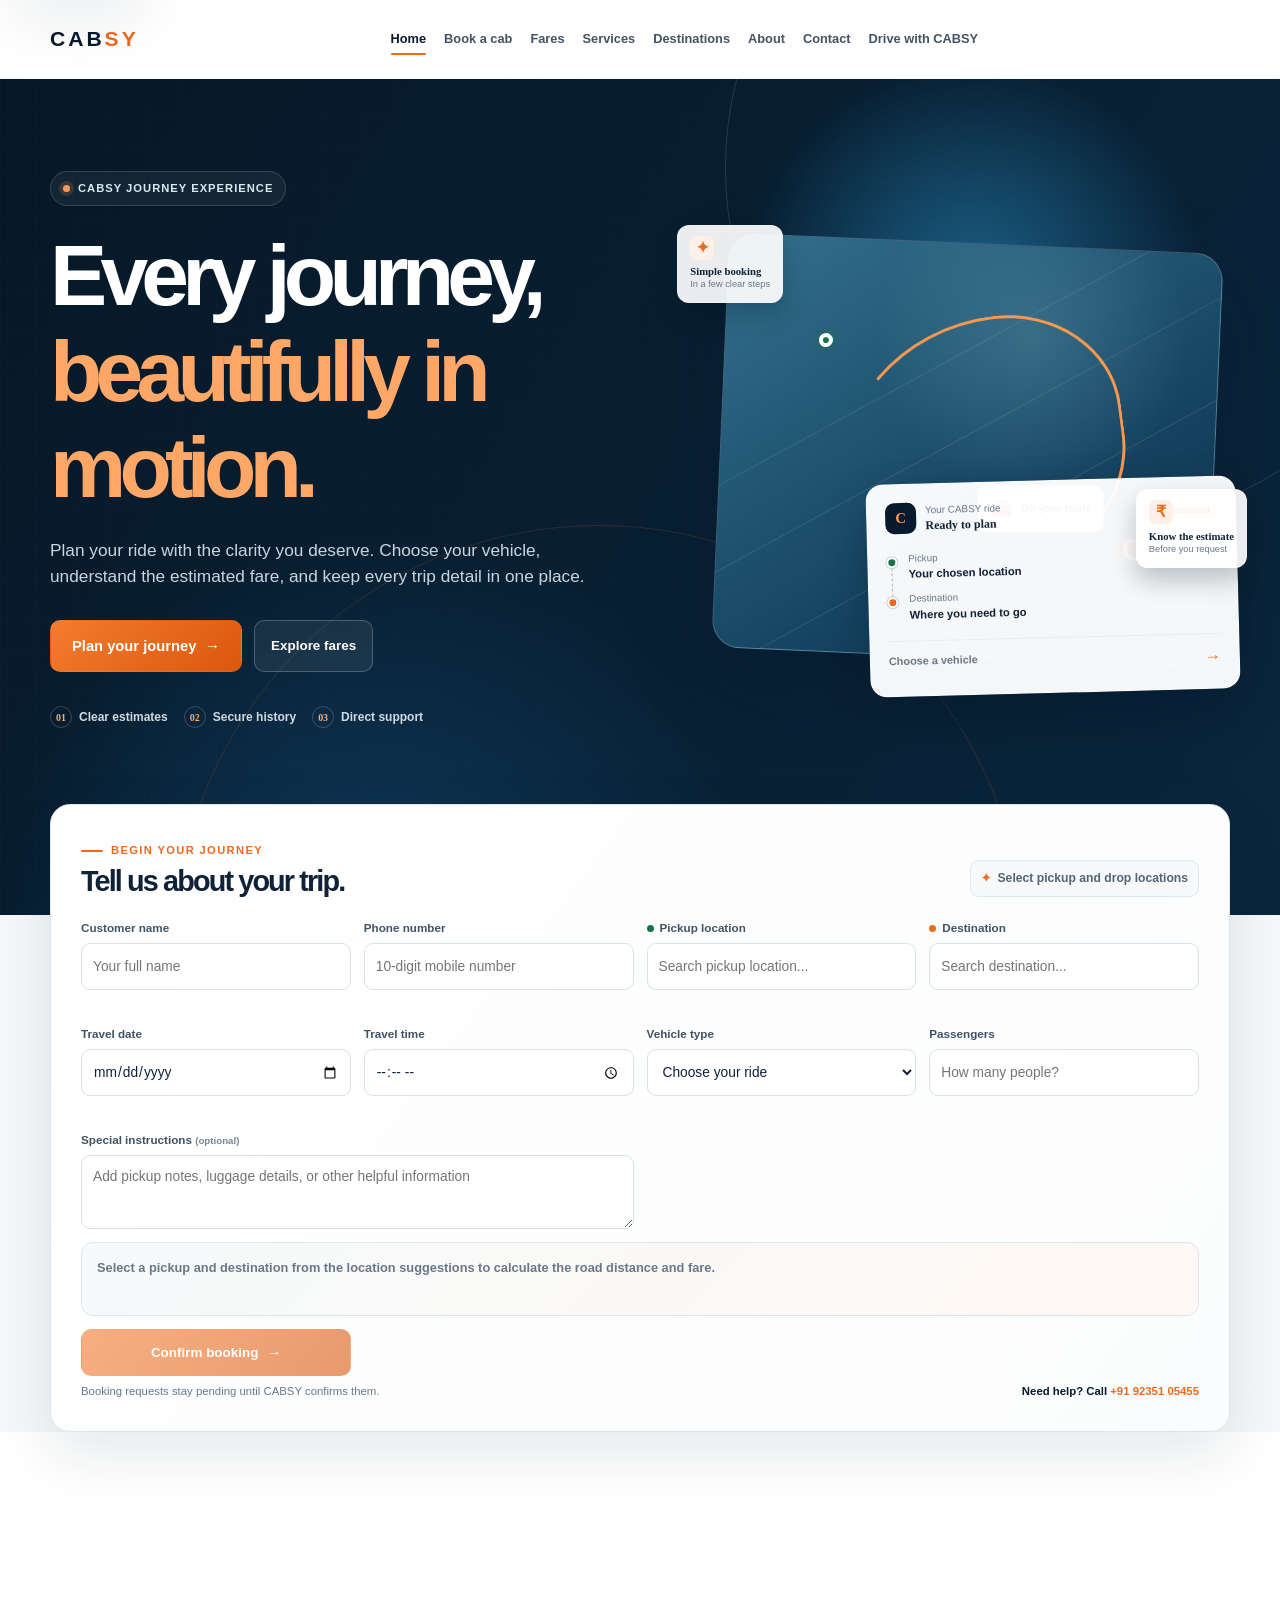
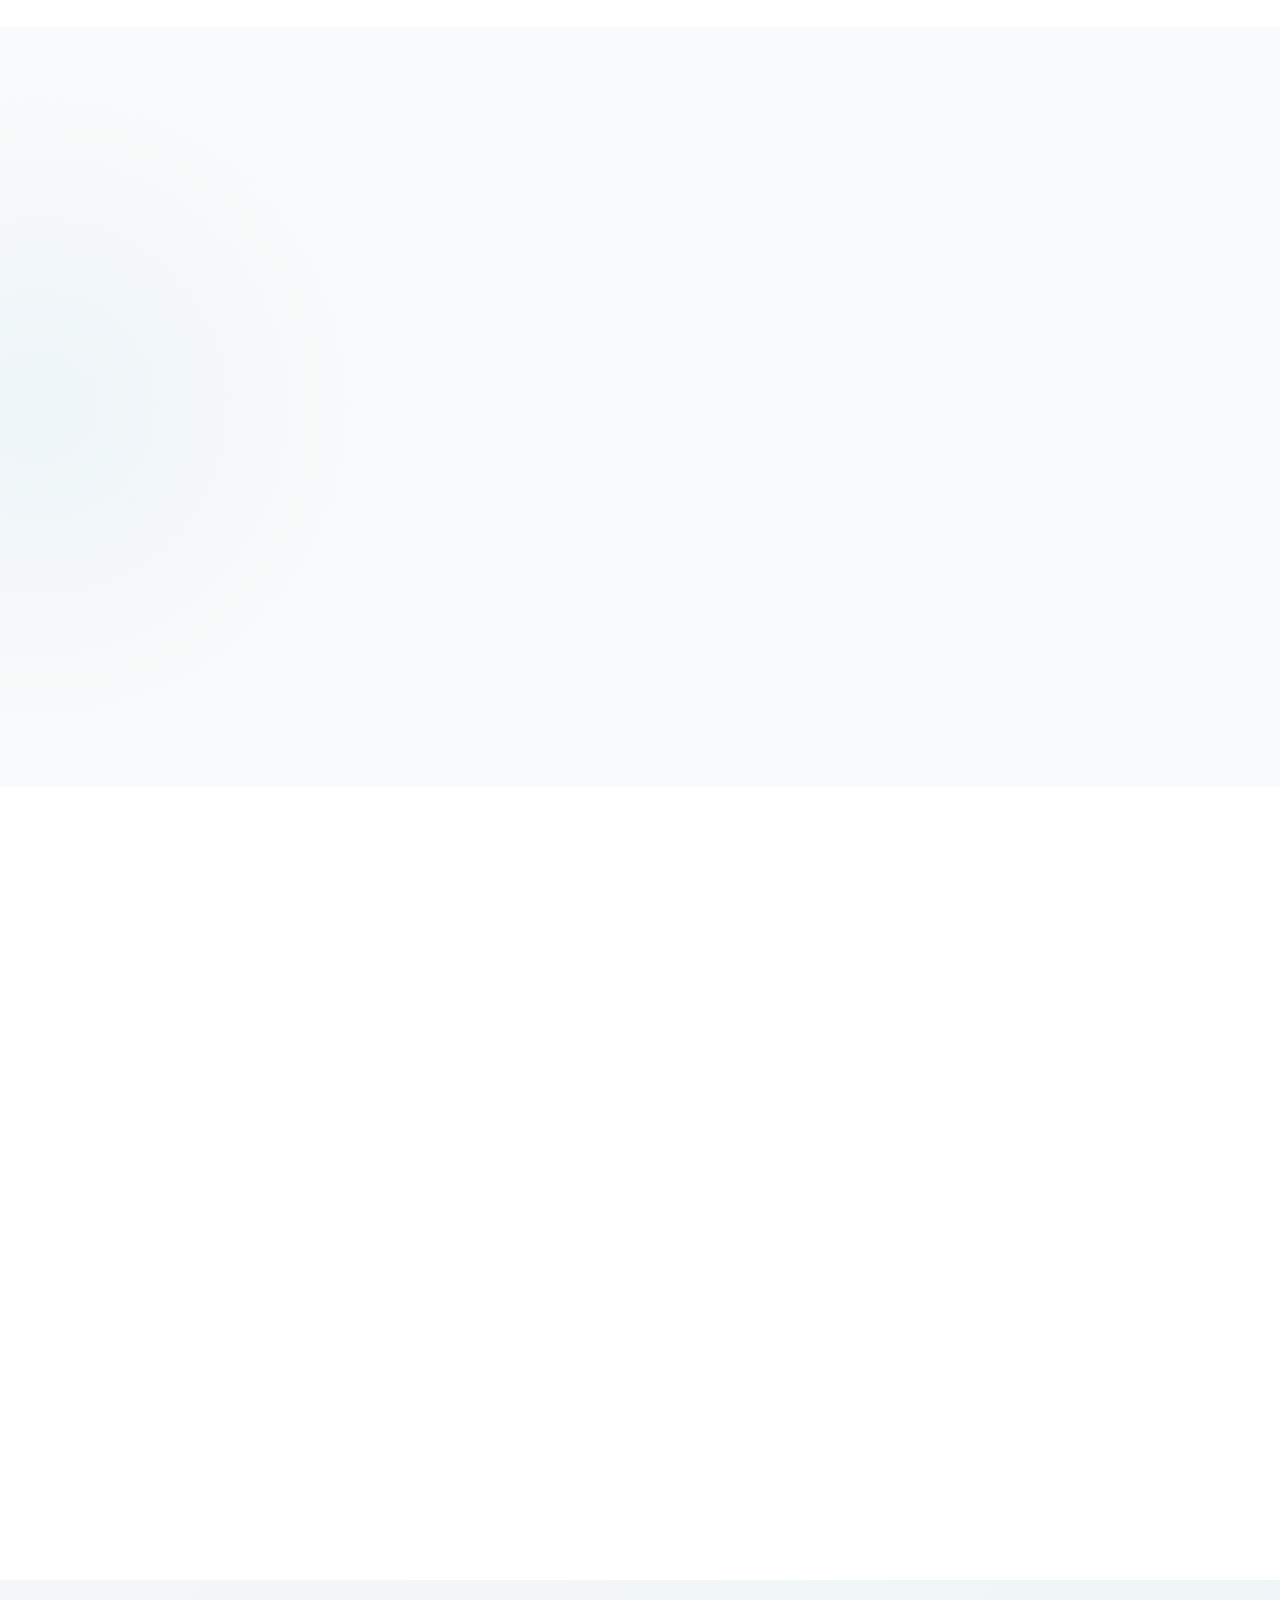
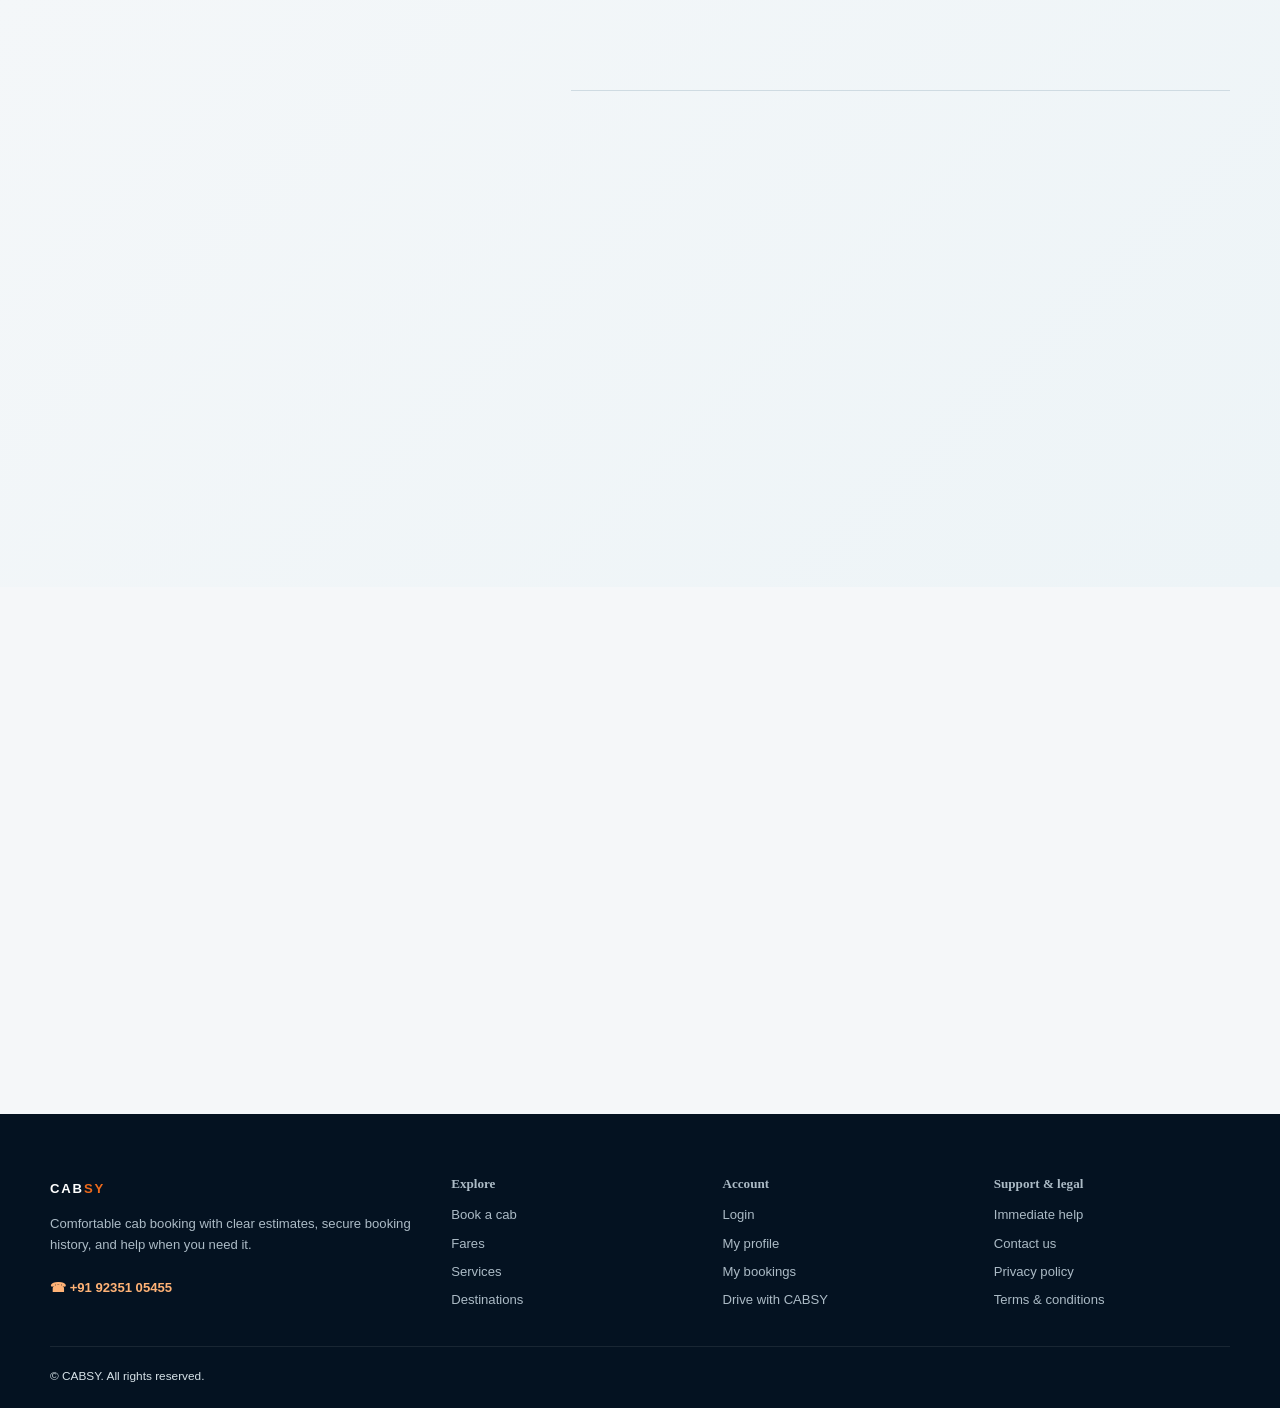
==== commit 1dc56892: "Add route booking and driver verification" ====
--- a/index.html
+++ b/index.html
@@ -62,19 +62,20 @@
         <form class="booking-card" id="booking-form" novalidate>
           <div class="booking-header">
             <div><span class="eyebrow">Begin your journey</span><h2 id="booking-title">Tell us about your trip.</h2></div>
-            <div class="fare-preview" data-fare-preview><span>✦</span> Choose a vehicle to view fare</div>
+            <div class="fare-preview" data-fare-preview><span>✦</span> Select pickup and drop locations</div>
           </div>
           <div class="booking-grid">
             <div class="field"><label for="name">Customer name</label><input id="name" name="name" autocomplete="name" required placeholder="Your full name"><span class="field-error" data-error-for="name"></span></div>
             <div class="field"><label for="phone">Phone number</label><input id="phone" name="phone" inputmode="tel" autocomplete="tel" required placeholder="10-digit mobile number"><span class="field-error" data-error-for="phone"></span></div>
-            <div class="field field-route"><label for="pickup"><span class="input-status status-pickup"></span>Pickup location</label><input id="pickup" name="pickup" required placeholder="Where should we pick you up?"><span class="field-error" data-error-for="pickup"></span></div>
-            <div class="field field-route"><label for="destination"><span class="input-status status-destination"></span>Destination</label><input id="destination" name="destination" required placeholder="Where are you going?"><span class="field-error" data-error-for="destination"></span></div>
+            <div class="field field-route location-field"><label for="pickup"><span class="input-status status-pickup"></span>Pickup location</label><input id="pickup" name="pickup" required autocomplete="off" placeholder="Search pickup location..."><div class="location-results" data-location-results="pickup" role="listbox"></div><span class="field-error" data-error-for="pickup"></span></div>
+            <div class="field field-route location-field"><label for="destination"><span class="input-status status-destination"></span>Destination</label><input id="destination" name="destination" required autocomplete="off" placeholder="Search destination..."><div class="location-results" data-location-results="drop" role="listbox"></div><span class="field-error" data-error-for="destination"></span></div>
             <div class="field"><label for="travel_date">Travel date</label><input id="travel_date" name="travel_date" type="date" required><span class="field-error" data-error-for="travel_date"></span></div>
             <div class="field"><label for="travel_time">Travel time</label><input id="travel_time" name="travel_time" type="time" required><span class="field-error" data-error-for="travel_time"></span></div>
-            <div class="field"><label for="vehicle">Vehicle type</label><select id="vehicle" name="vehicle" required><option value="">Choose your ride</option><option value="sedan">Prime Sedan · Up to 4</option><option value="ertiga">Ertiga · Up to 6</option><option value="innova">Innova Crysta · Up to 6</option><option value="urbania">Urbania · Up to 16</option><option value="tempo">Tempo Traveller · Up to 12</option></select><span class="field-error" data-error-for="vehicle"></span></div>
+            <div class="field"><label for="vehicle">Vehicle type</label><select id="vehicle" name="vehicle" required><option value="">Choose your ride</option><option value="sedan">Sedan · ₹14/km · Up to 4</option><option value="suv">SUV · ₹18/km · Up to 6</option><option value="premium">Premium · ₹25/km · Up to 4</option></select><span class="field-error" data-error-for="vehicle"></span></div>
             <div class="field"><label for="passenger_count">Passengers</label><input id="passenger_count" name="passenger_count" type="number" min="1" max="16" required placeholder="How many people?"><span class="field-error" data-error-for="passenger_count"></span></div>
             <div class="field field-full"><label for="special_instructions">Special instructions <small>(optional)</small></label><textarea id="special_instructions" name="special_instructions" placeholder="Add pickup notes, luggage details, or other helpful information"></textarea></div>
-            <button class="button button-primary form-submit" type="submit">Confirm booking <span aria-hidden="true">→</span></button>
+            <section class="route-summary" id="route-summary" aria-live="polite"><div class="route-summary-empty">Select a pickup and destination from the location suggestions to calculate the road distance and fare.</div></section><div class="route-map" id="route-map" hidden aria-label="Driving route map"></div>
+            <button class="button button-primary form-submit" type="submit" disabled>Confirm booking <span aria-hidden="true">→</span></button>
           </div>
           <div class="booking-footer"><span>Booking requests stay pending until CABSY confirms them.</span><a href="tel:+919235105455">Need help? Call <b>+91 92351 05455</b></a></div>
         </form>
@@ -98,9 +99,9 @@
 
     <section class="section fleet-section"><div class="container fleet-head" data-reveal><div><span class="eyebrow">Choose your comfort</span><h2>Made for the way<br>you travel.</h2></div><div><p>Choose a vehicle based on your group, luggage, and the kind of journey ahead.</p><a class="text-link" href="fares.html">Explore all vehicles <span>→</span></a></div></div>
       <div class="container vehicle-grid">
-        <article class="vehicle-card card" data-reveal><div class="vehicle-stage stage-sedan"><span class="vehicle-emoji">🚘</span><span class="vehicle-label">Prime Sedan</span></div><p class="vehicle-meta">Up to 4 passengers · 2 bags</p><h3>Easy, everyday comfort.</h3><div class="price">₹850 <small>estimated fare</small></div><button class="button button-outline" data-vehicle-select="sedan">Choose Prime Sedan</button></article>
-        <article class="vehicle-card card featured-vehicle" data-reveal><span class="popular-tag">Family favourite</span><div class="vehicle-stage stage-ertiga"><span class="vehicle-emoji">🚐</span><span class="vehicle-label">Ertiga</span></div><p class="vehicle-meta">Up to 6 passengers · 3 bags</p><h3>Room for everyone.</h3><div class="price">₹1250 <small>estimated fare</small></div><button class="button button-primary" data-vehicle-select="ertiga">Choose Ertiga</button></article>
-        <article class="vehicle-card card" data-reveal><div class="vehicle-stage stage-innova"><span class="vehicle-emoji">🚙</span><span class="vehicle-label">Innova Crysta</span></div><p class="vehicle-meta">Up to 6 passengers · 4 bags</p><h3>More room for the road.</h3><div class="price">₹1550 <small>estimated fare</small></div><button class="button button-outline" data-vehicle-select="innova">Choose Innova</button></article>
+        <article class="vehicle-card card" data-reveal><div class="vehicle-stage stage-sedan"><span class="vehicle-emoji">🚘</span><span class="vehicle-label">Sedan</span></div><p class="vehicle-meta">Up to 4 passengers · 2 bags</p><h3>Easy, everyday comfort.</h3><div class="price">₹14 <small>per road km</small></div><button class="button button-outline" data-vehicle-select="sedan">Choose Sedan</button></article>
+        <article class="vehicle-card card featured-vehicle" data-reveal><span class="popular-tag">Family favourite</span><div class="vehicle-stage stage-ertiga"><span class="vehicle-emoji">🚙</span><span class="vehicle-label">SUV</span></div><p class="vehicle-meta">Up to 6 passengers · 4 bags</p><h3>Room for everyone.</h3><div class="price">₹18 <small>per road km</small></div><button class="button button-primary" data-vehicle-select="suv">Choose SUV</button></article>
+        <article class="vehicle-card card" data-reveal><div class="vehicle-stage stage-innova"><span class="vehicle-emoji">✨</span><span class="vehicle-label">Premium</span></div><p class="vehicle-meta">Up to 4 passengers · 3 bags</p><h3>Elevated comfort for the road.</h3><div class="price">₹25 <small>per road km</small></div><button class="button button-outline" data-vehicle-select="premium">Choose Premium</button></article>
       </div>
     </section>
 
--- a/css/style.css
+++ b/css/style.css
@@ -1,2 +1,2 @@
-@import url('https://fonts.googleapis.com/css2?family=DM+Sans:wght@400;500;600;700&family=Manrope:wght@500;600;700;800&display=swap');
-:root{--navy:#071a2e;--navy-deep:#041221;--blue:#154669;--ink:#102238;--muted:#697889;--orange:#ed6a1c;--orange-2:#ff9a54;--cream:#fff9f4;--paper:#f5f7f9;--surface:#fff;--border:#dce5eb;--line:#e9eef2;--success:#177245;--error:#b42318;--shadow:0 22px 60px rgba(9,31,49,.1);--shadow-lg:0 32px 90px rgba(3,22,38,.2);--radius:20px;--radius-lg:30px;--container:1180px}*{box-sizing:border-box}html{scroll-behavior:smooth}body{margin:0;background:var(--paper);color:var(--ink);font:16px/1.55 'DM Sans',Arial,sans-serif}body.menu-open{overflow:hidden}a{color:inherit;text-decoration:none}button,input,select,textarea{font:inherit}img{max-width:100%}.container{width:min(var(--container),calc(100% - 48px));margin:auto}.skip-link{position:absolute;top:-50px;left:12px;z-index:999;padding:9px 13px;border-radius:8px;background:#fff;box-shadow:var(--shadow)}.skip-link:focus{top:12px}.site-header{position:sticky;top:0;z-index:100;border-bottom:1px solid transparent;background:rgba(255,255,255,.78);backdrop-filter:blur(18px);transition:background .25s,border .25s,box-shadow .25s}.site-header.scrolled{border-color:#e5eaee;background:rgba(255,255,255,.94);box-shadow:0 6px 26px rgba(4,18,33,.06)}.nav{display:flex;min-height:78px;align-items:center;justify-content:space-between;gap:18px}.logo{font:800 1.32rem/1 Manrope,sans-serif;letter-spacing:.14em;color:var(--navy)}.logo span{color:var(--orange)}.nav-links,.nav-actions{display:flex;align-items:center;gap:18px}.nav-links a{position:relative;padding:6px 0;color:#435366;font-size:.8rem;font-weight:700;white-space:nowrap}.nav-links a:after{position:absolute;right:0;bottom:0;left:0;height:2px;transform:scaleX(0);transform-origin:center;border-radius:2px;background:var(--orange);content:'';transition:transform .2s}.nav-links a:hover,.nav-links a.active{color:var(--navy)}.nav-links a:hover:after,.nav-links a.active:after{transform:scaleX(1)}.menu-toggle{display:none;border:0;background:transparent;color:var(--navy);font-size:1.5rem;cursor:pointer}.button{display:inline-flex;min-height:44px;align-items:center;justify-content:center;gap:9px;border:1px solid transparent;border-radius:10px;background:var(--orange);color:#fff;cursor:pointer;padding:10px 16px;font-size:.84rem;font-weight:800;transition:transform .22s ease,box-shadow .22s ease,background .22s ease,border-color .22s ease}.button:hover{transform:translateY(-2px);background:#cc510a;box-shadow:0 11px 20px rgba(190,71,7,.2)}.button:focus-visible,a:focus-visible,input:focus-visible,select:focus-visible,textarea:focus-visible{outline:3px solid #ed6a1c42;outline-offset:3px}.button:disabled{cursor:not-allowed;opacity:.6;transform:none}.button-primary{background:linear-gradient(135deg,#f47b2d,#db580e)}.button-primary:hover{background:linear-gradient(135deg,#f88a43,#c94b06)}.button-outline{border-color:#a8b7c2;background:transparent;color:var(--navy)}.button-outline:hover{border-color:var(--navy);background:var(--navy);color:#fff}.button-ghost{border-color:#ffffff38;background:#ffffff12;color:#fff;backdrop-filter:blur(9px)}.button-ghost:hover{border-color:#ffffff70;background:#fff;color:var(--navy);box-shadow:none}.button-xl{min-height:52px;padding:13px 21px;font-size:.92rem}.eyebrow{display:inline-flex;align-items:center;gap:8px;color:var(--orange);font-size:.7rem;font-weight:800;letter-spacing:.12em;text-transform:uppercase}.eyebrow:before{width:22px;height:2px;border-radius:3px;background:currentColor;content:''}h1,h2,h3{margin:0 0 14px;font-family:Manrope,Arial,sans-serif;line-height:1.12}h1{font-size:clamp(3.3rem,6.7vw,6.15rem);letter-spacing:-.079em}h2{font-size:clamp(2rem,3.7vw,3.35rem);letter-spacing:-.065em}h3{font-size:1.1rem;letter-spacing:-.025em}.hero{position:relative;overflow:hidden;background:var(--navy);color:#fff}.hero-premium{min-height:650px;padding:93px 0 187px;background:radial-gradient(circle at 76% 26%,#1e668e 0,transparent 20%),radial-gradient(circle at 29% 100%,#0e385a 0,transparent 31%),linear-gradient(122deg,#061827,#0a263d)}.hero-grid-pattern{position:absolute;inset:0;opacity:.16;background-image:linear-gradient(#ffffff16 1px,transparent 1px),linear-gradient(90deg,#ffffff16 1px,transparent 1px);background-size:36px 36px;mask-image:linear-gradient(90deg,#000 0,transparent 79%)}.hero-orbit{position:absolute;border:1px solid #ffffff20;border-radius:50%;pointer-events:none}.orbit-one{top:-270px;right:-165px;width:720px;height:720px}.orbit-two{right:20%;bottom:-460px;width:850px;height:850px;border-color:#ed6a1c2c}.hero-layout{position:relative;z-index:1;display:grid;grid-template-columns:1.02fr .98fr;gap:60px;align-items:center}.hero-copy{max-width:645px}.hero-badge{display:inline-flex;align-items:center;gap:8px;padding:8px 12px;border:1px solid #ffffff24;border-radius:50px;background:#ffffff0e;color:#d9e9f3;font-size:.7rem;font-weight:800;letter-spacing:.09em;text-transform:uppercase;backdrop-filter:blur(9px)}.hero-badge i{width:7px;height:7px;border-radius:50%;background:var(--orange-2);box-shadow:0 0 0 4px #ff995826}.hero-copy h1{margin-top:21px}.hero-copy h1 span{color:#ffa766}.hero-copy>p{max-width:550px;margin:21px 0 0;color:#c9d6df;font-size:1.08rem}.hero-actions{display:flex;flex-wrap:wrap;gap:12px;margin-top:30px}.hero-proof{display:flex;flex-wrap:wrap;gap:16px;margin-top:34px;color:#d0dbe2;font-size:.75rem;font-weight:700}.hero-proof span{display:flex;align-items:center;gap:7px}.hero-proof b{display:grid;width:22px;height:22px;place-items:center;border:1px solid #ffffff32;border-radius:50%;color:#ffad70;font:800 .62rem Manrope}.hero-product{position:relative;min-height:450px}.hero-glow{position:absolute;top:48px;left:18%;width:350px;height:350px;border-radius:50%;background:#53b1d436;filter:blur(26px)}.map-panel{position:absolute;top:18px;right:15px;bottom:17px;left:39px;overflow:hidden;border:1px solid #ffffff32;border-radius:28px;background:linear-gradient(145deg,#34708d,#154461 62%,#0d304a);box-shadow:var(--shadow-lg);transform:rotate(2.5deg)}.map-panel:before{position:absolute;inset:0;background:radial-gradient(ellipse at 62% 22%,#a2d8e331 0,transparent 36%);content:''}.map-lines span{position:absolute;width:160%;height:1px;background:#d4edf01c;transform:rotate(-31deg)}.map-lines span:nth-child(1){top:18%;left:-20%}.map-lines span:nth-child(2){top:39%;left:-20%}.map-lines span:nth-child(3){top:64%;left:-20%}.map-lines span:nth-child(4){top:85%;left:-20%}.map-route{position:absolute;top:18%;right:18%;bottom:20%;left:24%;border:3px solid transparent;border-top-color:#f79850;border-right-color:#f79850;border-radius:65% 45% 53% 30%;transform:rotate(-10deg)}.map-route:after{position:absolute;right:-8px;bottom:-8px;width:14px;height:14px;border:4px solid #fff;border-radius:50%;background:#ed6a1c;box-shadow:0 0 0 6px #ed6a1c2e;content:''}.map-route i{position:absolute;top:-8px;left:-8px;width:14px;height:14px;border:4px solid #fff;border-radius:50%;background:#167249;box-shadow:0 0 0 6px #1672492e}.car-chip{position:absolute;right:22%;bottom:31%;display:flex;align-items:center;gap:8px;padding:8px 11px;border:1px solid #ffffff40;border-radius:9px;background:#fff;color:var(--navy);box-shadow:0 10px 18px #01142355;font-size:1.15rem;transform:rotate(-2.5deg)}.car-chip small{font-size:.67rem;font-weight:800}.trip-preview{position:absolute;z-index:2;right:-8px;bottom:-18px;width:min(91%,370px);padding:18px;border:1px solid #ffffff8a;border-radius:17px;background:rgba(255,255,255,.96);color:var(--ink);box-shadow:0 18px 40px #03172745;transform:rotate(-1.5deg)}.preview-top{display:flex;align-items:center;gap:9px}.preview-mark{display:grid;width:31px;height:31px;place-items:center;border-radius:9px;background:var(--navy);color:#ff9a54;font:800 .92rem Manrope}.preview-top small,.preview-top strong{display:block}.preview-top small{color:var(--muted);font-size:.62rem}.preview-top strong{font:800 .75rem Manrope}.preview-top em{margin-left:auto;border-radius:99px;background:#fff0e5;color:#b64b0a;padding:4px 7px;font-size:.6rem;font-style:normal;font-weight:800}.preview-route{position:relative;display:grid;grid-template-columns:13px 1fr;gap:8px 9px;margin:17px 0}.preview-route small,.preview-route strong{display:block}.preview-route small{color:var(--muted);font-size:.61rem}.preview-route strong{font-size:.7rem}.route-point{z-index:1;width:11px;height:11px;margin:6px 0 0;border:2px solid #fff;border-radius:50%;box-shadow:0 0 0 1px #c8d4dc}.route-point.pickup{background:var(--success)}.route-point.destination{background:var(--orange)}.route-rule{position:absolute;top:17px;bottom:17px;left:5px;border-left:1px dashed #aebdc7}.preview-foot{display:flex;justify-content:space-between;padding-top:11px;border-top:1px solid var(--line);color:var(--muted);font-size:.68rem;font-weight:700}.mini-arrow{color:var(--orange);font-size:1rem}.floating-note{position:absolute;z-index:3;padding:10px 12px;border:1px solid #ffffff40;border-radius:12px;background:#ffffffea;color:var(--ink);box-shadow:0 12px 25px #0418273e}.floating-note>span{display:inline-grid;width:24px;height:24px;place-items:center;margin-right:5px;border-radius:7px;background:#fff0e7;color:var(--orange);font-weight:800}.floating-note strong,.floating-note small{display:block}.floating-note strong{margin-top:5px;font:800 .67rem Manrope}.floating-note small{color:var(--muted);font-size:.58rem}.note-left{top:0;left:-4px;animation:float 5s ease-in-out infinite}.note-right{right:-17px;bottom:107px;animation:float 5s 1.2s ease-in-out infinite}.hero-entrance{animation:heroIn .75s both}.hero-product.hero-entrance{animation-delay:.13s}.booking-stage{position:relative;z-index:4;margin-top:-111px}.booking-card,.card{border:1px solid var(--border);border-radius:var(--radius);background:var(--surface);box-shadow:var(--shadow)}.booking-card{padding:30px;background:linear-gradient(127deg,#fff,#fbfcfd)}.booking-header{display:flex;align-items:flex-end;justify-content:space-between;gap:20px;margin-bottom:22px}.booking-header h2{margin:5px 0 0;font-size:1.8rem}.fare-preview{display:inline-flex;align-items:center;gap:7px;padding:8px 10px;border:1px solid #e1e8ed;border-radius:9px;background:#f7f9fa;color:#526577;font-size:.76rem;font-weight:800}.fare-preview span{color:var(--orange)}.booking-grid{display:grid;grid-template-columns:repeat(4,1fr);gap:13px}.field{display:grid;gap:6px}.field label{color:#405365;font-size:.73rem;font-weight:800}.field label small{color:#778696;font-weight:600}.field input,.field select,.field textarea{width:100%;min-height:47px;border:1px solid #d8e1e7;border-radius:9px;background:#fff;color:var(--ink);padding:10px 11px;font-size:.86rem;transition:border .2s,box-shadow .2s,transform .2s}.field textarea{min-height:74px;resize:vertical}.field input:focus,.field select:focus,.field textarea:focus{border-color:var(--orange);outline:0;box-shadow:0 0 0 3px #ed6a1c1c}.field-route label{display:flex;align-items:center;gap:6px}.input-status{width:7px;height:7px;border-radius:50%}.status-pickup{background:var(--success)}.status-destination{background:var(--orange)}.input-error{border-color:var(--error)!important}.field-error{min-height:16px;color:var(--error);font-size:.69rem}.field-full{grid-column:span 2}.form-submit{align-self:start;min-height:47px}.booking-footer{display:flex;justify-content:space-between;gap:16px;margin-top:7px;color:var(--muted);font-size:.71rem}.booking-footer a{color:var(--navy);font-weight:700}.booking-footer b{color:var(--orange)}.assurance-band{padding:53px 0;background:#fff}.assurance-grid{display:grid;grid-template-columns:repeat(3,1fr);gap:40px}.assurance-grid>div{padding-left:18px;border-left:1px solid #d8e2e8}.assurance-number{display:block;margin-bottom:8px;color:var(--orange);font:800 .67rem Manrope;letter-spacing:.1em}.assurance-grid strong{font:800 .9rem Manrope}.assurance-grid p{margin:4px 0 0;color:var(--muted);font-size:.79rem}.assurance-grid a{color:var(--navy);font-weight:800;text-decoration:underline;text-decoration-color:#ed6a1c55;text-underline-offset:3px}.section{padding:110px 0}.split-intro{display:grid;grid-template-columns:1.05fr .7fr;justify-content:space-between;gap:60px;align-items:end;margin-bottom:42px}.split-intro h2{max-width:630px;margin:8px 0 0}.split-intro>p{max-width:420px;margin:0;color:var(--muted)}.experience-section{position:relative;overflow:hidden;background:radial-gradient(circle at 3% 50%,#edf5f8 0,transparent 24%),#f9fafb}.experience-grid{display:grid;grid-template-columns:1.3fr .85fr .85fr;gap:17px}.experience-card{position:relative;min-height:280px;overflow:hidden;padding:29px;transition:transform .3s,box-shadow .3s,border-color .3s}.experience-card:hover{z-index:1;transform:translateY(-7px);border-color:#c6d4de;box-shadow:0 28px 55px rgba(7,29,46,.13)}.experience-card h3{max-width:300px;margin-bottom:9px;font-size:1.45rem}.experience-card p{max-width:340px;margin:0;color:var(--muted);font-size:.85rem}.experience-icon{display:grid;width:46px;height:46px;place-items:center;margin-bottom:52px;border-radius:13px;background:#fff0e5;color:var(--orange);font:800 1.3rem Manrope}.card-kicker{display:block;margin-bottom:9px;color:#8796a4;font-size:.66rem;font-weight:800;letter-spacing:.1em;text-transform:uppercase}.card-wide{display:grid;grid-template-columns:1fr .7fr}.card-orbit{position:relative;align-self:center;justify-self:center;width:150px;height:150px;border:1px solid #cad9e2;border-radius:50%}.card-orbit:before,.card-orbit:after{position:absolute;border-radius:50%;content:''}.card-orbit:before{top:42px;left:42px;width:64px;height:64px;background:var(--navy);box-shadow:0 0 0 13px #e2edf2}.card-orbit:after{top:-5px;right:14px;width:20px;height:20px;background:var(--orange);box-shadow:0 0 0 8px #fff0e5}.card-dark{border-color:#0e3b5a;background:linear-gradient(145deg,#0d3958,#061b2e);color:#fff}.card-dark:after{position:absolute;right:-55px;bottom:-60px;width:210px;height:210px;border:1px solid #ffffff26;border-radius:50%;content:''}.card-dark .experience-icon{background:#ffffff18;color:#ffad70}.card-dark .card-kicker{color:#a9c5d7}.card-dark p{color:#c3d4df}.card-link{position:absolute;bottom:29px;color:#ffae72;font-size:.79rem;font-weight:800}.card-link span{margin-left:7px}.fleet-section{background:#fff}.fleet-head{display:flex;justify-content:space-between;gap:60px;align-items:end;margin-bottom:43px}.fleet-head h2{margin:8px 0 0}.fleet-head>div:last-child{max-width:350px}.fleet-head p{margin:0 0 13px;color:var(--muted);font-size:.9rem}.text-link{color:var(--navy);font-size:.82rem;font-weight:800}.text-link span{color:var(--orange);margin-left:4px}.vehicle-grid{display:grid;grid-template-columns:repeat(3,1fr);gap:18px}.vehicle-card{position:relative;display:flex;flex-direction:column;padding:18px;transition:transform .3s,box-shadow .3s,border-color .3s}.vehicle-card:hover{transform:translateY(-7px);box-shadow:0 28px 55px rgba(7,29,46,.13)}.vehicle-stage{position:relative;display:grid;height:176px;place-items:center;overflow:hidden;margin-bottom:17px;border-radius:13px;background:linear-gradient(150deg,#e7eef2,#f9fafb)}.vehicle-stage:before{position:absolute;bottom:-46px;left:-12%;width:130%;height:107px;border-radius:50% 50% 0 0;background:#d6e3e9;content:''}.stage-ertiga{background:linear-gradient(150deg,#174968,#0b2c45)}.stage-ertiga:before{background:#0d3854}.stage-innova{background:linear-gradient(150deg,#f3ece6,#f9f8f7)}.stage-innova:before{background:#e3d8ce}.vehicle-emoji{position:relative;z-index:1;font-size:5rem;filter:drop-shadow(0 17px 9px #081e2d25);transition:transform .35s}.vehicle-card:hover .vehicle-emoji{transform:translateX(5px) scale(1.07)}.vehicle-label{position:absolute;z-index:2;top:13px;left:13px;padding:5px 7px;border-radius:6px;background:#ffffffba;color:var(--navy);font-size:.59rem;font-weight:800;letter-spacing:.06em;text-transform:uppercase}.stage-ertiga .vehicle-label{background:#ffffff1b;color:#fff}.vehicle-meta{margin:0 0 8px;color:#718292;font-size:.72rem;font-weight:700}.vehicle-card h3{font-size:1.18rem}.price{margin:9px 0 19px;color:var(--navy);font:800 1.47rem Manrope}.price small{color:var(--muted);font:600 .68rem 'DM Sans'}.vehicle-card .button{margin-top:auto}.featured-vehicle{border-color:#ed6a1c;background:linear-gradient(150deg,#fff,#fff8f3);box-shadow:0 17px 35px #ed6a1c18}.popular-tag{position:absolute;z-index:3;top:27px;right:27px;border-radius:50px;background:#fff;color:#b4490c;padding:5px 8px;font-size:.6rem;font-weight:800}.journey-section{background:linear-gradient(135deg,#f4f7f9,#edf4f7)}.journey-layout{display:grid;grid-template-columns:.78fr 1.22fr;gap:100px;align-items:start}.journey-copy{position:sticky;top:110px}.journey-copy h2{margin-top:8px}.journey-copy p{max-width:380px;margin:0 0 24px;color:var(--muted)}.journey-list{display:grid;padding:0;margin:0;border-top:1px solid #cfdbe2;list-style:none}.journey-list li{display:grid;grid-template-columns:80px 1fr;gap:17px;padding:24px 0;border-bottom:1px solid #cfdbe2;transition:padding .25s}.journey-list li:hover{padding-left:8px}.journey-list>li>span{color:var(--orange);font:800 1rem Manrope}.journey-list h3{margin:0 0 5px;font-size:1.18rem}.journey-list p{margin:0;color:var(--muted);font-size:.86rem}.support-section{padding-top:21px}.support-card{position:relative;display:flex;overflow:hidden;align-items:center;justify-content:space-between;gap:35px;padding:55px;border-radius:var(--radius-lg);background:linear-gradient(122deg,#113d5b,#071d31 67%);color:#fff;box-shadow:var(--shadow-lg)}.support-card:before{position:absolute;right:-145px;bottom:-220px;width:520px;height:520px;border:1px solid #ffffff24;border-radius:50%;content:''}.support-orb{position:absolute;top:-115px;right:21%;width:250px;height:250px;border-radius:50%;background:#ed6a1c34;filter:blur(3px)}.support-card>div:not(.support-orb),.support-card>a{position:relative;z-index:1}.support-card .eyebrow{color:#ffaf74}.support-card h2{margin:8px 0}.support-card p{max-width:530px;margin:0;color:#c6d7e2}.support-number{display:inline-flex;min-width:267px;align-items:center;gap:12px;padding:14px 18px;border:1px solid #ffffff45;border-radius:13px;background:#fff;color:var(--navy);box-shadow:0 13px 25px #0000001e;transition:transform .2s}.support-number:hover{transform:translateY(-3px)}.support-number>span:first-child{display:grid;width:39px;height:39px;place-items:center;border-radius:50%;background:#fff0e5;color:var(--orange)}.support-number small,.support-number strong{display:block}.support-number small{color:#758495;font-size:.67rem}.support-number strong{font:800 1.04rem Manrope}.site-footer{margin-top:90px;padding:62px 0 23px;background:var(--navy-deep);color:#d8e3e9}.site-footer .logo{color:#fff}.footer-grid{display:grid;grid-template-columns:1.55fr repeat(3,1fr);gap:35px}.site-footer p,.site-footer a{color:#acbbc6;font-size:.82rem}.site-footer a:hover{color:#ffad70}.footer-title{margin:0 0 13px;color:#fff;font:800 .84rem Manrope}.footer-links{display:grid;gap:8px}.footer-phone{display:inline-block;margin-top:10px;color:#ffb276!important;font-weight:800}.copyright{margin-top:35px;padding-top:20px;border-top:1px solid #ffffff15;font-size:.74rem}.status{display:inline-flex;border-radius:50px;padding:4px 9px;font-size:.75rem;font-weight:800}.status-pending{background:#fff1d8;color:#9a5a00}.status-confirmed{background:#dcf3ff;color:#075b85}.status-completed{background:#e0f5e8;color:#17653f}.status-cancelled{background:#fee6e6;color:#a02828}.toast-region{position:fixed;right:18px;bottom:18px;z-index:1000;display:grid;gap:10px}.toast{max-width:360px;border-left:4px solid var(--navy);border-radius:9px;background:#fff;box-shadow:var(--shadow);padding:13px 15px}.toast.success{border-color:var(--success)}.toast.error{border-color:var(--error)}.modal-backdrop{position:fixed;z-index:1000;inset:0;display:none;place-items:center;padding:20px;background:#06182799}.modal-backdrop.open{display:grid}.modal{width:100%;max-width:520px;border-radius:16px;background:#fff;box-shadow:var(--shadow);padding:28px}.account-menu{position:relative}.account-menu summary{cursor:pointer;list-style:none;font-size:.83rem;font-weight:800}.account-menu summary::-webkit-details-marker{display:none}.account-menu nav{position:absolute;top:130%;right:0;display:grid;gap:3px;width:190px;border:1px solid var(--border);border-radius:10px;background:#fff;box-shadow:var(--shadow);padding:8px}.account-menu a,.account-menu button{border:0;background:transparent;cursor:pointer;padding:8px;text-align:left;font:inherit;font-size:.83rem}.account-menu a:hover,.account-menu button:hover{background:var(--paper)}.page-hero{padding:72px 0;background:var(--navy);color:#fff}.page-hero p{max-width:650px;margin:0;color:#d1dce5}.content-page{padding:65px 0}.content-page article{max-width:850px;border-radius:var(--radius);background:#fff;box-shadow:var(--shadow);padding:35px}.content-page li{margin:7px 0}[data-reveal]{opacity:0;transform:translateY(24px);transition:opacity .68s ease,transform .68s cubic-bezier(.2,.8,.2,1)}[data-reveal].is-visible{opacity:1;transform:none}.experience-grid [data-reveal]:nth-child(2),.vehicle-grid [data-reveal]:nth-child(2),.journey-list [data-reveal]:nth-child(2){transition-delay:.1s}.experience-grid [data-reveal]:nth-child(3),.vehicle-grid [data-reveal]:nth-child(3),.journey-list [data-reveal]:nth-child(3){transition-delay:.2s}.journey-list [data-reveal]:nth-child(4){transition-delay:.3s}@keyframes heroIn{from{opacity:0;transform:translateY(20px)}to{opacity:1;transform:none}}@keyframes float{0%,100%{transform:translateY(0)}50%{transform:translateY(-9px)}}@media(max-width:1090px){.nav-links{gap:11px}.nav-links a{font-size:.73rem}.hero-layout{gap:35px}.booking-grid{grid-template-columns:repeat(3,1fr)}.journey-layout{gap:60px}.footer-grid{grid-template-columns:1.35fr repeat(3,1fr)}}@media(max-width:850px){.menu-toggle{display:block}.nav-links,.nav-actions{display:none}.nav-links.open{position:absolute;top:78px;right:0;left:0;display:flex;flex-direction:column;align-items:stretch;gap:0;border-bottom:1px solid var(--border);background:#fff;padding:10px 24px 16px}.nav-links.open a{padding:9px 0;font-size:.88rem}.nav-actions.mobile-open{position:absolute;top:406px;right:0;left:0;display:flex;flex-direction:column;align-items:stretch;background:#fff;padding:0 24px 17px}.hero-premium{min-height:auto;padding:68px 0 150px}.hero-layout,.split-intro,.journey-layout{grid-template-columns:1fr}.hero-product{display:none}.booking-stage{margin-top:-86px}.booking-grid{grid-template-columns:repeat(2,1fr)}.field-full{grid-column:span 2}.assurance-grid{gap:22px}.experience-grid{grid-template-columns:1fr 1fr}.card-wide{grid-column:span 2}.fleet-head{gap:30px}.journey-copy{position:static}.support-card{padding:40px}.footer-grid{grid-template-columns:repeat(2,1fr)}}@media(max-width:560px){.container{width:min(100% - 30px,var(--container))}.hero-premium{padding-top:54px}.hero-copy>p{font-size:1rem}.hero-proof{display:grid;gap:8px}.booking-stage{margin-top:-78px}.booking-card{padding:20px}.booking-header{display:block}.fare-preview{margin-top:8px}.booking-grid,.experience-grid,.vehicle-grid,.assurance-grid{grid-template-columns:1fr}.field-full{grid-column:auto}.form-submit{width:100%}.booking-footer{display:grid;gap:6px}.assurance-grid>div{padding-left:14px}.section{padding:74px 0}.split-intro{gap:16px;margin-bottom:31px}.experience-card{min-height:240px}.card-wide{display:block;grid-column:auto}.card-wide .experience-icon{margin-bottom:34px}.card-orbit{position:absolute;right:-23px;bottom:-46px;opacity:.52}.fleet-head{display:grid;gap:14px;margin-bottom:29px}.vehicle-stage{height:153px}.journey-layout{gap:40px}.support-card{display:block;padding:31px;border-radius:22px}.support-number{width:100%;margin-top:24px}.site-footer{margin-top:64px}.footer-grid{gap:27px}.footer-grid>div:first-child{grid-column:span 2}.page-hero{padding:55px 0}.content-page{padding:35px 0}.content-page article{padding:22px}}@media(prefers-reduced-motion:reduce){html{scroll-behavior:auto}*,*:before,*:after{animation:none!important;transition:none!important}[data-reveal]{opacity:1;transform:none}}
+
+:root{--navy:#071a2e;--navy-deep:#041221;--blue:#154669;--ink:#102238;--muted:#697889;--orange:#ed6a1c;--orange-2:#ff9a54;--cream:#fff9f4;--paper:#f5f7f9;--surface:#fff;--border:#dce5eb;--line:#e9eef2;--success:#177245;--error:#b42318;--shadow:0 22px 60px rgba(9,31,49,.1);--shadow-lg:0 32px 90px rgba(3,22,38,.2);--radius:20px;--radius-lg:30px;--container:1180px}*{box-sizing:border-box}html{scroll-behavior:smooth}body{margin:0;padding-top:78px;background:var(--paper);color:var(--ink);font:16px/1.55 'DM Sans',Arial,sans-serif}body.menu-open{overflow:hidden}a{color:inherit;text-decoration:none}button,input,select,textarea{font:inherit}img{max-width:100%}.container{width:min(var(--container),calc(100% - 48px));margin:auto}.skip-link{position:absolute;top:-50px;left:12px;z-index:999;padding:9px 13px;border-radius:8px;background:#fff;box-shadow:var(--shadow)}.skip-link:focus{top:12px}.site-header{position:fixed;top:0;right:0;left:0;z-index:100;border-bottom:1px solid transparent;background:rgba(255,255,255,.94);backdrop-filter:blur(18px);transition:background .25s,border .25s,box-shadow .25s}.site-header.scrolled{border-color:#e5eaee;background:rgba(255,255,255,.94);box-shadow:0 6px 26px rgba(4,18,33,.06)}.nav{display:flex;min-height:78px;align-items:center;justify-content:space-between;gap:18px}.logo{font:800 1.32rem/1 Manrope,sans-serif;letter-spacing:.14em;color:var(--navy)}.logo span{color:var(--orange)}.nav-links,.nav-actions{display:flex;align-items:center;gap:18px}.nav-links a{position:relative;padding:6px 0;color:#435366;font-size:.8rem;font-weight:700;white-space:nowrap}.nav-links a:after{position:absolute;right:0;bottom:0;left:0;height:2px;transform:scaleX(0);transform-origin:center;border-radius:2px;background:var(--orange);content:'';transition:transform .2s}.nav-links a:hover,.nav-links a.active{color:var(--navy)}.nav-links a:hover:after,.nav-links a.active:after{transform:scaleX(1)}.menu-toggle{display:none;border:0;background:transparent;color:var(--navy);font-size:1.5rem;cursor:pointer}.button{display:inline-flex;min-height:44px;align-items:center;justify-content:center;gap:9px;border:1px solid transparent;border-radius:10px;background:var(--orange);color:#fff;cursor:pointer;padding:10px 16px;font-size:.84rem;font-weight:800;transition:transform .22s ease,box-shadow .22s ease,background .22s ease,border-color .22s ease}.button:hover{transform:translateY(-2px);background:#cc510a;box-shadow:0 11px 20px rgba(190,71,7,.2)}.button:focus-visible,a:focus-visible,input:focus-visible,select:focus-visible,textarea:focus-visible{outline:3px solid #ed6a1c42;outline-offset:3px}.button:disabled{cursor:not-allowed;opacity:.6;transform:none}.button-primary{background:linear-gradient(135deg,#f47b2d,#db580e)}.button-primary:hover{background:linear-gradient(135deg,#f88a43,#c94b06)}.button-outline{border-color:#a8b7c2;background:transparent;color:var(--navy)}.button-outline:hover{border-color:var(--navy);background:var(--navy);color:#fff}.button-ghost{border-color:#ffffff38;background:#ffffff12;color:#fff;backdrop-filter:blur(9px)}.button-ghost:hover{border-color:#ffffff70;background:#fff;color:var(--navy);box-shadow:none}.button-xl{min-height:52px;padding:13px 21px;font-size:.92rem}.eyebrow{display:inline-flex;align-items:center;gap:8px;color:var(--orange);font-size:.7rem;font-weight:800;letter-spacing:.12em;text-transform:uppercase}.eyebrow:before{width:22px;height:2px;border-radius:3px;background:currentColor;content:''}h1,h2,h3{margin:0 0 14px;font-family:Manrope,Arial,sans-serif;line-height:1.12}h1{font-size:clamp(3.3rem,6.7vw,6.15rem);letter-spacing:-.079em}h2{font-size:clamp(2rem,3.7vw,3.35rem);letter-spacing:-.065em}h3{font-size:1.1rem;letter-spacing:-.025em}.hero{position:relative;overflow:hidden;background:var(--navy);color:#fff}.hero-premium{min-height:650px;padding:93px 0 187px;background:radial-gradient(circle at 76% 26%,#1e668e 0,transparent 20%),radial-gradient(circle at 29% 100%,#0e385a 0,transparent 31%),linear-gradient(122deg,#061827,#0a263d)}.hero-grid-pattern{position:absolute;inset:0;opacity:.16;background-image:linear-gradient(#ffffff16 1px,transparent 1px),linear-gradient(90deg,#ffffff16 1px,transparent 1px);background-size:36px 36px;mask-image:linear-gradient(90deg,#000 0,transparent 79%)}.hero-orbit{position:absolute;border:1px solid #ffffff20;border-radius:50%;pointer-events:none}.orbit-one{top:-270px;right:-165px;width:720px;height:720px}.orbit-two{right:20%;bottom:-460px;width:850px;height:850px;border-color:#ed6a1c2c}.hero-layout{position:relative;z-index:1;display:grid;grid-template-columns:1.02fr .98fr;gap:60px;align-items:center}.hero-copy{max-width:645px}.hero-badge{display:inline-flex;align-items:center;gap:8px;padding:8px 12px;border:1px solid #ffffff24;border-radius:50px;background:#ffffff0e;color:#d9e9f3;font-size:.7rem;font-weight:800;letter-spacing:.09em;text-transform:uppercase;backdrop-filter:blur(9px)}.hero-badge i{width:7px;height:7px;border-radius:50%;background:var(--orange-2);box-shadow:0 0 0 4px #ff995826}.hero-copy h1{margin-top:21px}.hero-copy h1 span{color:#ffa766}.hero-copy>p{max-width:550px;margin:21px 0 0;color:#c9d6df;font-size:1.08rem}.hero-actions{display:flex;flex-wrap:wrap;gap:12px;margin-top:30px}.hero-proof{display:flex;flex-wrap:wrap;gap:16px;margin-top:34px;color:#d0dbe2;font-size:.75rem;font-weight:700}.hero-proof span{display:flex;align-items:center;gap:7px}.hero-proof b{display:grid;width:22px;height:22px;place-items:center;border:1px solid #ffffff32;border-radius:50%;color:#ffad70;font:800 .62rem Manrope}.hero-product{position:relative;min-height:450px}.hero-glow{position:absolute;top:48px;left:18%;width:350px;height:350px;border-radius:50%;background:#53b1d436;filter:blur(26px)}.map-panel{position:absolute;top:18px;right:15px;bottom:17px;left:39px;overflow:hidden;border:1px solid #ffffff32;border-radius:28px;background:linear-gradient(145deg,#34708d,#154461 62%,#0d304a);box-shadow:var(--shadow-lg);transform:rotate(2.5deg)}.map-panel:before{position:absolute;inset:0;background:radial-gradient(ellipse at 62% 22%,#a2d8e331 0,transparent 36%);content:''}.map-lines span{position:absolute;width:160%;height:1px;background:#d4edf01c;transform:rotate(-31deg)}.map-lines span:nth-child(1){top:18%;left:-20%}.map-lines span:nth-child(2){top:39%;left:-20%}.map-lines span:nth-child(3){top:64%;left:-20%}.map-lines span:nth-child(4){top:85%;left:-20%}.map-route{position:absolute;top:18%;right:18%;bottom:20%;left:24%;border:3px solid transparent;border-top-color:#f79850;border-right-color:#f79850;border-radius:65% 45% 53% 30%;transform:rotate(-10deg)}.map-route:after{position:absolute;right:-8px;bottom:-8px;width:14px;height:14px;border:4px solid #fff;border-radius:50%;background:#ed6a1c;box-shadow:0 0 0 6px #ed6a1c2e;content:''}.map-route i{position:absolute;top:-8px;left:-8px;width:14px;height:14px;border:4px solid #fff;border-radius:50%;background:#167249;box-shadow:0 0 0 6px #1672492e}.car-chip{position:absolute;right:22%;bottom:31%;display:flex;align-items:center;gap:8px;padding:8px 11px;border:1px solid #ffffff40;border-radius:9px;background:#fff;color:var(--navy);box-shadow:0 10px 18px #01142355;font-size:1.15rem;transform:rotate(-2.5deg)}.car-chip small{font-size:.67rem;font-weight:800}.trip-preview{position:absolute;z-index:2;right:-8px;bottom:-18px;width:min(91%,370px);padding:18px;border:1px solid #ffffff8a;border-radius:17px;background:rgba(255,255,255,.96);color:var(--ink);box-shadow:0 18px 40px #03172745;transform:rotate(-1.5deg)}.preview-top{display:flex;align-items:center;gap:9px}.preview-mark{display:grid;width:31px;height:31px;place-items:center;border-radius:9px;background:var(--navy);color:#ff9a54;font:800 .92rem Manrope}.preview-top small,.preview-top strong{display:block}.preview-top small{color:var(--muted);font-size:.62rem}.preview-top strong{font:800 .75rem Manrope}.preview-top em{margin-left:auto;border-radius:99px;background:#fff0e5;color:#b64b0a;padding:4px 7px;font-size:.6rem;font-style:normal;font-weight:800}.preview-route{position:relative;display:grid;grid-template-columns:13px 1fr;gap:8px 9px;margin:17px 0}.preview-route small,.preview-route strong{display:block}.preview-route small{color:var(--muted);font-size:.61rem}.preview-route strong{font-size:.7rem}.route-point{z-index:1;width:11px;height:11px;margin:6px 0 0;border:2px solid #fff;border-radius:50%;box-shadow:0 0 0 1px #c8d4dc}.route-point.pickup{background:var(--success)}.route-point.destination{background:var(--orange)}.route-rule{position:absolute;top:17px;bottom:17px;left:5px;border-left:1px dashed #aebdc7}.preview-foot{display:flex;justify-content:space-between;padding-top:11px;border-top:1px solid var(--line);color:var(--muted);font-size:.68rem;font-weight:700}.mini-arrow{color:var(--orange);font-size:1rem}.floating-note{position:absolute;z-index:3;padding:10px 12px;border:1px solid #ffffff40;border-radius:12px;background:#ffffffea;color:var(--ink);box-shadow:0 12px 25px #0418273e}.floating-note>span{display:inline-grid;width:24px;height:24px;place-items:center;margin-right:5px;border-radius:7px;background:#fff0e7;color:var(--orange);font-weight:800}.floating-note strong,.floating-note small{display:block}.floating-note strong{margin-top:5px;font:800 .67rem Manrope}.floating-note small{color:var(--muted);font-size:.58rem}.note-left{top:0;left:-4px;animation:float 5s ease-in-out infinite}.note-right{right:-17px;bottom:107px;animation:float 5s 1.2s ease-in-out infinite}.hero-entrance{animation:heroIn .75s both}.hero-product.hero-entrance{animation-delay:.13s}.booking-stage{position:relative;z-index:4;margin-top:-111px}.booking-card,.card{border:1px solid var(--border);border-radius:var(--radius);background:var(--surface);box-shadow:var(--shadow)}.booking-card{padding:30px;background:linear-gradient(127deg,#fff,#fbfcfd)}.booking-header{display:flex;align-items:flex-end;justify-content:space-between;gap:20px;margin-bottom:22px}.booking-header h2{margin:5px 0 0;font-size:1.8rem}.fare-preview{display:inline-flex;align-items:center;gap:7px;padding:8px 10px;border:1px solid #e1e8ed;border-radius:9px;background:#f7f9fa;color:#526577;font-size:.76rem;font-weight:800}.fare-preview span{color:var(--orange)}.booking-grid{display:grid;grid-template-columns:repeat(4,1fr);gap:13px}.field{display:grid;gap:6px}.field label{color:#405365;font-size:.73rem;font-weight:800}.field label small{color:#778696;font-weight:600}.field input,.field select,.field textarea{width:100%;min-height:47px;border:1px solid #d8e1e7;border-radius:9px;background:#fff;color:var(--ink);padding:10px 11px;font-size:.86rem;transition:border .2s,box-shadow .2s,transform .2s}.field textarea{min-height:74px;resize:vertical}.field input:focus,.field select:focus,.field textarea:focus{border-color:var(--orange);outline:0;box-shadow:0 0 0 3px #ed6a1c1c}.field-route label{display:flex;align-items:center;gap:6px}.input-status{width:7px;height:7px;border-radius:50%}.status-pickup{background:var(--success)}.status-destination{background:var(--orange)}.input-error{border-color:var(--error)!important}.field-error{min-height:16px;color:var(--error);font-size:.69rem}.field-full{grid-column:span 2}.form-submit{align-self:start;min-height:47px}.booking-footer{display:flex;justify-content:space-between;gap:16px;margin-top:7px;color:var(--muted);font-size:.71rem}.booking-footer a{color:var(--navy);font-weight:700}.booking-footer b{color:var(--orange)}.assurance-band{padding:53px 0;background:#fff}.assurance-grid{display:grid;grid-template-columns:repeat(3,1fr);gap:40px}.assurance-grid>div{padding-left:18px;border-left:1px solid #d8e2e8}.assurance-number{display:block;margin-bottom:8px;color:var(--orange);font:800 .67rem Manrope;letter-spacing:.1em}.assurance-grid strong{font:800 .9rem Manrope}.assurance-grid p{margin:4px 0 0;color:var(--muted);font-size:.79rem}.assurance-grid a{color:var(--navy);font-weight:800;text-decoration:underline;text-decoration-color:#ed6a1c55;text-underline-offset:3px}.section{padding:110px 0}.split-intro{display:grid;grid-template-columns:1.05fr .7fr;justify-content:space-between;gap:60px;align-items:end;margin-bottom:42px}.split-intro h2{max-width:630px;margin:8px 0 0}.split-intro>p{max-width:420px;margin:0;color:var(--muted)}.experience-section{position:relative;overflow:hidden;background:radial-gradient(circle at 3% 50%,#edf5f8 0,transparent 24%),#f9fafb}.experience-grid{display:grid;grid-template-columns:1.3fr .85fr .85fr;gap:17px}.experience-card{position:relative;min-height:280px;overflow:hidden;padding:29px;transition:transform .3s,box-shadow .3s,border-color .3s}.experience-card:hover{z-index:1;transform:translateY(-7px);border-color:#c6d4de;box-shadow:0 28px 55px rgba(7,29,46,.13)}.experience-card h3{max-width:300px;margin-bottom:9px;font-size:1.45rem}.experience-card p{max-width:340px;margin:0;color:var(--muted);font-size:.85rem}.experience-icon{display:grid;width:46px;height:46px;place-items:center;margin-bottom:52px;border-radius:13px;background:#fff0e5;color:var(--orange);font:800 1.3rem Manrope}.card-kicker{display:block;margin-bottom:9px;color:#8796a4;font-size:.66rem;font-weight:800;letter-spacing:.1em;text-transform:uppercase}.card-wide{display:grid;grid-template-columns:1fr .7fr}.card-orbit{position:relative;align-self:center;justify-self:center;width:150px;height:150px;border:1px solid #cad9e2;border-radius:50%}.card-orbit:before,.card-orbit:after{position:absolute;border-radius:50%;content:''}.card-orbit:before{top:42px;left:42px;width:64px;height:64px;background:var(--navy);box-shadow:0 0 0 13px #e2edf2}.card-orbit:after{top:-5px;right:14px;width:20px;height:20px;background:var(--orange);box-shadow:0 0 0 8px #fff0e5}.card-dark{border-color:#0e3b5a;background:linear-gradient(145deg,#0d3958,#061b2e);color:#fff}.card-dark:after{position:absolute;right:-55px;bottom:-60px;width:210px;height:210px;border:1px solid #ffffff26;border-radius:50%;content:''}.card-dark .experience-icon{background:#ffffff18;color:#ffad70}.card-dark .card-kicker{color:#a9c5d7}.card-dark p{color:#c3d4df}.card-link{position:absolute;bottom:29px;color:#ffae72;font-size:.79rem;font-weight:800}.card-link span{margin-left:7px}.fleet-section{background:#fff}.fleet-head{display:flex;justify-content:space-between;gap:60px;align-items:end;margin-bottom:43px}.fleet-head h2{margin:8px 0 0}.fleet-head>div:last-child{max-width:350px}.fleet-head p{margin:0 0 13px;color:var(--muted);font-size:.9rem}.text-link{color:var(--navy);font-size:.82rem;font-weight:800}.text-link span{color:var(--orange);margin-left:4px}.vehicle-grid{display:grid;grid-template-columns:repeat(3,1fr);gap:18px}.vehicle-card{position:relative;display:flex;flex-direction:column;padding:18px;transition:transform .3s,box-shadow .3s,border-color .3s}.vehicle-card:hover{transform:translateY(-7px);box-shadow:0 28px 55px rgba(7,29,46,.13)}.vehicle-stage{position:relative;display:grid;height:176px;place-items:center;overflow:hidden;margin-bottom:17px;border-radius:13px;background:linear-gradient(150deg,#e7eef2,#f9fafb)}.vehicle-stage:before{position:absolute;bottom:-46px;left:-12%;width:130%;height:107px;border-radius:50% 50% 0 0;background:#d6e3e9;content:''}.stage-ertiga{background:linear-gradient(150deg,#174968,#0b2c45)}.stage-ertiga:before{background:#0d3854}.stage-innova{background:linear-gradient(150deg,#f3ece6,#f9f8f7)}.stage-innova:before{background:#e3d8ce}.vehicle-emoji{position:relative;z-index:1;font-size:5rem;filter:drop-shadow(0 17px 9px #081e2d25);transition:transform .35s}.vehicle-card:hover .vehicle-emoji{transform:translateX(5px) scale(1.07)}.vehicle-label{position:absolute;z-index:2;top:13px;left:13px;padding:5px 7px;border-radius:6px;background:#ffffffba;color:var(--navy);font-size:.59rem;font-weight:800;letter-spacing:.06em;text-transform:uppercase}.stage-ertiga .vehicle-label{background:#ffffff1b;color:#fff}.vehicle-meta{margin:0 0 8px;color:#718292;font-size:.72rem;font-weight:700}.vehicle-card h3{font-size:1.18rem}.price{margin:9px 0 19px;color:var(--navy);font:800 1.47rem Manrope}.price small{color:var(--muted);font:600 .68rem 'DM Sans'}.vehicle-card .button{margin-top:auto}.featured-vehicle{border-color:#ed6a1c;background:linear-gradient(150deg,#fff,#fff8f3);box-shadow:0 17px 35px #ed6a1c18}.popular-tag{position:absolute;z-index:3;top:27px;right:27px;border-radius:50px;background:#fff;color:#b4490c;padding:5px 8px;font-size:.6rem;font-weight:800}.journey-section{background:linear-gradient(135deg,#f4f7f9,#edf4f7)}.journey-layout{display:grid;grid-template-columns:.78fr 1.22fr;gap:100px;align-items:start}.journey-copy{position:sticky;top:110px}.journey-copy h2{margin-top:8px}.journey-copy p{max-width:380px;margin:0 0 24px;color:var(--muted)}.journey-list{display:grid;padding:0;margin:0;border-top:1px solid #cfdbe2;list-style:none}.journey-list li{display:grid;grid-template-columns:80px 1fr;gap:17px;padding:24px 0;border-bottom:1px solid #cfdbe2;transition:padding .25s}.journey-list li:hover{padding-left:8px}.journey-list>li>span{color:var(--orange);font:800 1rem Manrope}.journey-list h3{margin:0 0 5px;font-size:1.18rem}.journey-list p{margin:0;color:var(--muted);font-size:.86rem}.support-section{padding-top:21px}.support-card{position:relative;display:flex;overflow:hidden;align-items:center;justify-content:space-between;gap:35px;padding:55px;border-radius:var(--radius-lg);background:linear-gradient(122deg,#113d5b,#071d31 67%);color:#fff;box-shadow:var(--shadow-lg)}.support-card:before{position:absolute;right:-145px;bottom:-220px;width:520px;height:520px;border:1px solid #ffffff24;border-radius:50%;content:''}.support-orb{position:absolute;top:-115px;right:21%;width:250px;height:250px;border-radius:50%;background:#ed6a1c34;filter:blur(3px)}.support-card>div:not(.support-orb),.support-card>a{position:relative;z-index:1}.support-card .eyebrow{color:#ffaf74}.support-card h2{margin:8px 0}.support-card p{max-width:530px;margin:0;color:#c6d7e2}.support-number{display:inline-flex;min-width:267px;align-items:center;gap:12px;padding:14px 18px;border:1px solid #ffffff45;border-radius:13px;background:#fff;color:var(--navy);box-shadow:0 13px 25px #0000001e;transition:transform .2s}.support-number:hover{transform:translateY(-3px)}.support-number>span:first-child{display:grid;width:39px;height:39px;place-items:center;border-radius:50%;background:#fff0e5;color:var(--orange)}.support-number small,.support-number strong{display:block}.support-number small{color:#758495;font-size:.67rem}.support-number strong{font:800 1.04rem Manrope}.site-footer{margin-top:90px;padding:62px 0 23px;background:var(--navy-deep);color:#d8e3e9}.site-footer .logo{color:#fff}.footer-grid{display:grid;grid-template-columns:1.55fr repeat(3,1fr);gap:35px}.site-footer p,.site-footer a{color:#acbbc6;font-size:.82rem}.site-footer a:hover{color:#ffad70}.footer-title{margin:0 0 13px;color:#fff;font:800 .84rem Manrope}.footer-links{display:grid;gap:8px}.footer-phone{display:inline-block;margin-top:10px;color:#ffb276!important;font-weight:800}.copyright{margin-top:35px;padding-top:20px;border-top:1px solid #ffffff15;font-size:.74rem}.status{display:inline-flex;border-radius:50px;padding:4px 9px;font-size:.75rem;font-weight:800}.status-pending{background:#fff1d8;color:#9a5a00}.status-confirmed{background:#dcf3ff;color:#075b85}.status-completed{background:#e0f5e8;color:#17653f}.status-cancelled{background:#fee6e6;color:#a02828}.toast-region{position:fixed;right:18px;bottom:18px;z-index:1000;display:grid;gap:10px}.toast{max-width:360px;border-left:4px solid var(--navy);border-radius:9px;background:#fff;box-shadow:var(--shadow);padding:13px 15px}.toast.success{border-color:var(--success)}.toast.error{border-color:var(--error)}.modal-backdrop{position:fixed;z-index:1000;inset:0;display:none;place-items:center;padding:20px;background:#06182799}.modal-backdrop.open{display:grid}.modal{width:100%;max-width:520px;border-radius:16px;background:#fff;box-shadow:var(--shadow);padding:28px}.account-menu{position:relative}.account-menu summary{cursor:pointer;list-style:none;font-size:.83rem;font-weight:800}.account-menu summary::-webkit-details-marker{display:none}.account-menu nav{position:absolute;top:130%;right:0;display:grid;gap:3px;width:190px;border:1px solid var(--border);border-radius:10px;background:#fff;box-shadow:var(--shadow);padding:8px}.account-menu a,.account-menu button{border:0;background:transparent;cursor:pointer;padding:8px;text-align:left;font:inherit;font-size:.83rem}.account-menu a:hover,.account-menu button:hover{background:var(--paper)}.page-hero{padding:72px 0;background:var(--navy);color:#fff}.page-hero p{max-width:650px;margin:0;color:#d1dce5}.content-page{padding:65px 0}.content-page article{max-width:850px;border-radius:var(--radius);background:#fff;box-shadow:var(--shadow);padding:35px}.content-page li{margin:7px 0}[data-reveal]{opacity:0;transform:translateY(24px);transition:opacity .68s ease,transform .68s cubic-bezier(.2,.8,.2,1)}[data-reveal].is-visible{opacity:1;transform:none}.experience-grid [data-reveal]:nth-child(2),.vehicle-grid [data-reveal]:nth-child(2),.journey-list [data-reveal]:nth-child(2){transition-delay:.1s}.experience-grid [data-reveal]:nth-child(3),.vehicle-grid [data-reveal]:nth-child(3),.journey-list [data-reveal]:nth-child(3){transition-delay:.2s}.journey-list [data-reveal]:nth-child(4){transition-delay:.3s}@keyframes heroIn{from{opacity:0;transform:translateY(20px)}to{opacity:1;transform:none}}@keyframes float{0%,100%{transform:translateY(0)}50%{transform:translateY(-9px)}}.route-summary{grid-column:1/-1;min-height:74px;border:1px solid #dce6eb;border-radius:12px;background:linear-gradient(135deg,#f6fafb,#fff8f3);padding:15px}.route-summary-empty{color:var(--muted);font-size:.8rem;font-weight:700}.route-summary-empty.is-loading:before{display:inline-block;width:8px;height:8px;margin-right:8px;border:2px solid #ed6a1c42;border-top-color:var(--orange);border-radius:50%;content:'';animation:routeSpin .8s linear infinite}.route-summary-empty.is-error{color:var(--error)}.route-summary-grid{display:grid;grid-template-columns:repeat(4,1fr);gap:14px}.route-summary-grid div{min-width:0}.route-summary small{display:block;margin-bottom:3px;color:#768899;font-size:.65rem;font-weight:800;letter-spacing:.05em;text-transform:uppercase}.route-summary strong{display:block;overflow:hidden;color:var(--navy);font:800 .77rem Manrope;text-overflow:ellipsis;white-space:nowrap}.fare-breakdown{display:flex;gap:15px;flex-wrap:wrap;margin-top:14px;padding-top:11px;border-top:1px solid #dbe6eb;color:#566c7d;font-size:.75rem}.fare-breakdown b{color:var(--navy)}.route-wait{margin-top:13px;color:var(--muted);font-size:.75rem;font-weight:700}@keyframes routeSpin{to{transform:rotate(360deg)}}@media(max-width:1090px){.nav-links{gap:11px}.nav-links a{font-size:.73rem}.hero-layout{gap:35px}.booking-grid{grid-template-columns:repeat(3,1fr)}.journey-layout{gap:60px}.footer-grid{grid-template-columns:1.35fr repeat(3,1fr)}}@media(max-width:850px){.route-summary-grid{grid-template-columns:repeat(2,1fr)}.menu-toggle{display:block}.nav-links,.nav-actions{display:none}.nav-links.open{position:absolute;top:78px;right:0;left:0;display:flex;flex-direction:column;align-items:stretch;gap:0;border-bottom:1px solid var(--border);background:#fff;padding:10px 24px 16px}.nav-links.open a{padding:9px 0;font-size:.88rem}.nav-actions.mobile-open{position:absolute;top:406px;right:0;left:0;display:flex;flex-direction:column;align-items:stretch;background:#fff;padding:0 24px 17px}.hero-premium{min-height:auto;padding:68px 0 150px}.hero-layout,.split-intro,.journey-layout{grid-template-columns:1fr}.hero-product{display:none}.booking-stage{margin-top:-86px}.booking-grid{grid-template-columns:repeat(2,1fr)}.field-full{grid-column:span 2}.assurance-grid{gap:22px}.experience-grid{grid-template-columns:1fr 1fr}.card-wide{grid-column:span 2}.fleet-head{gap:30px}.journey-copy{position:static}.support-card{padding:40px}.footer-grid{grid-template-columns:repeat(2,1fr)}}@media(max-width:560px){.route-summary-grid{grid-template-columns:1fr}.route-summary strong{white-space:normal}.container{width:min(100% - 30px,var(--container))}.hero-premium{padding-top:54px}.hero-copy>p{font-size:1rem}.hero-proof{display:grid;gap:8px}.booking-stage{margin-top:-78px}.booking-card{padding:20px}.booking-header{display:block}.fare-preview{margin-top:8px}.booking-grid,.experience-grid,.vehicle-grid,.assurance-grid{grid-template-columns:1fr}.field-full{grid-column:auto}.form-submit{width:100%}.booking-footer{display:grid;gap:6px}.assurance-grid>div{padding-left:14px}.section{padding:74px 0}.split-intro{gap:16px;margin-bottom:31px}.experience-card{min-height:240px}.card-wide{display:block;grid-column:auto}.card-wide .experience-icon{margin-bottom:34px}.card-orbit{position:absolute;right:-23px;bottom:-46px;opacity:.52}.fleet-head{display:grid;gap:14px;margin-bottom:29px}.vehicle-stage{height:153px}.journey-layout{gap:40px}.support-card{display:block;padding:31px;border-radius:22px}.support-number{width:100%;margin-top:24px}.site-footer{margin-top:64px}.footer-grid{gap:27px}.footer-grid>div:first-child{grid-column:span 2}.page-hero{padding:55px 0}.content-page{padding:35px 0}.content-page article{padding:22px}}@media(prefers-reduced-motion:reduce){html{scroll-behavior:auto}*,*:before,*:after{animation:none!important;transition:none!important}[data-reveal]{opacity:1;transform:none}}.location-field{position:relative}.location-results{position:absolute;z-index:120;top:76px;right:0;left:0;display:grid;overflow:hidden;border-radius:9px;background:#fff;box-shadow:0 14px 28px rgba(7,26,46,.16)}.location-results:empty{display:none}.location-result,.location-search-status{border:0;border-bottom:1px solid var(--line);background:#fff;color:var(--ink);padding:9px 11px;text-align:left;font:600 .77rem 'DM Sans',sans-serif}.location-result{cursor:pointer}.location-result:hover,.location-result:focus{background:#fff3ea;outline:0}.location-search-status{color:var(--muted)}.location-search-status.is-error{color:var(--error)}.route-map{grid-column:1/-1;min-height:300px;overflow:hidden;border:1px solid #dce6eb;border-radius:12px;background:#e8eff2}.route-map[hidden]{display:none}@media(max-width:560px){.route-map{min-height:240px}.location-results{top:74px}}#book{scroll-margin-top:140px}.identity-reference{margin:25px 0 18px;border:1px solid var(--border);border-radius:12px;background:#fafcfd;padding:16px}.identity-reference legend{padding:0 6px;color:var(--navy);font:800 .8rem Manrope}.identity-reference p{margin:0 0 14px;color:var(--muted);font-size:.78rem}.identity-confirm{display:flex;align-items:center;gap:8px;align-self:end;min-height:47px;color:#405365;font-size:.78rem;font-weight:700}.identity-confirm input{width:17px;height:17px;accent-color:var(--orange)}@media(max-width:850px){body{padding-top:125px}.nav{flex-wrap:wrap;padding:10px 0}.menu-toggle{display:none}.nav-links{order:3;display:flex;width:100%;overflow-x:auto;padding:3px 0 5px}.nav-links a{flex:0 0 auto;padding:7px 3px}.nav-actions{display:flex;margin-left:auto}.nav-links.open,.nav-actions.mobile-open{position:static;display:flex;flex-direction:row;width:auto;border:0;background:transparent;padding:0}.nav-actions.mobile-open{margin-left:auto}.nav-links.open a{padding:7px 3px;font-size:.73rem}}@media(max-width:560px){.identity-confirm{align-items:flex-start;min-height:auto}.identity-reference .form-grid-2{gap:13px}}
